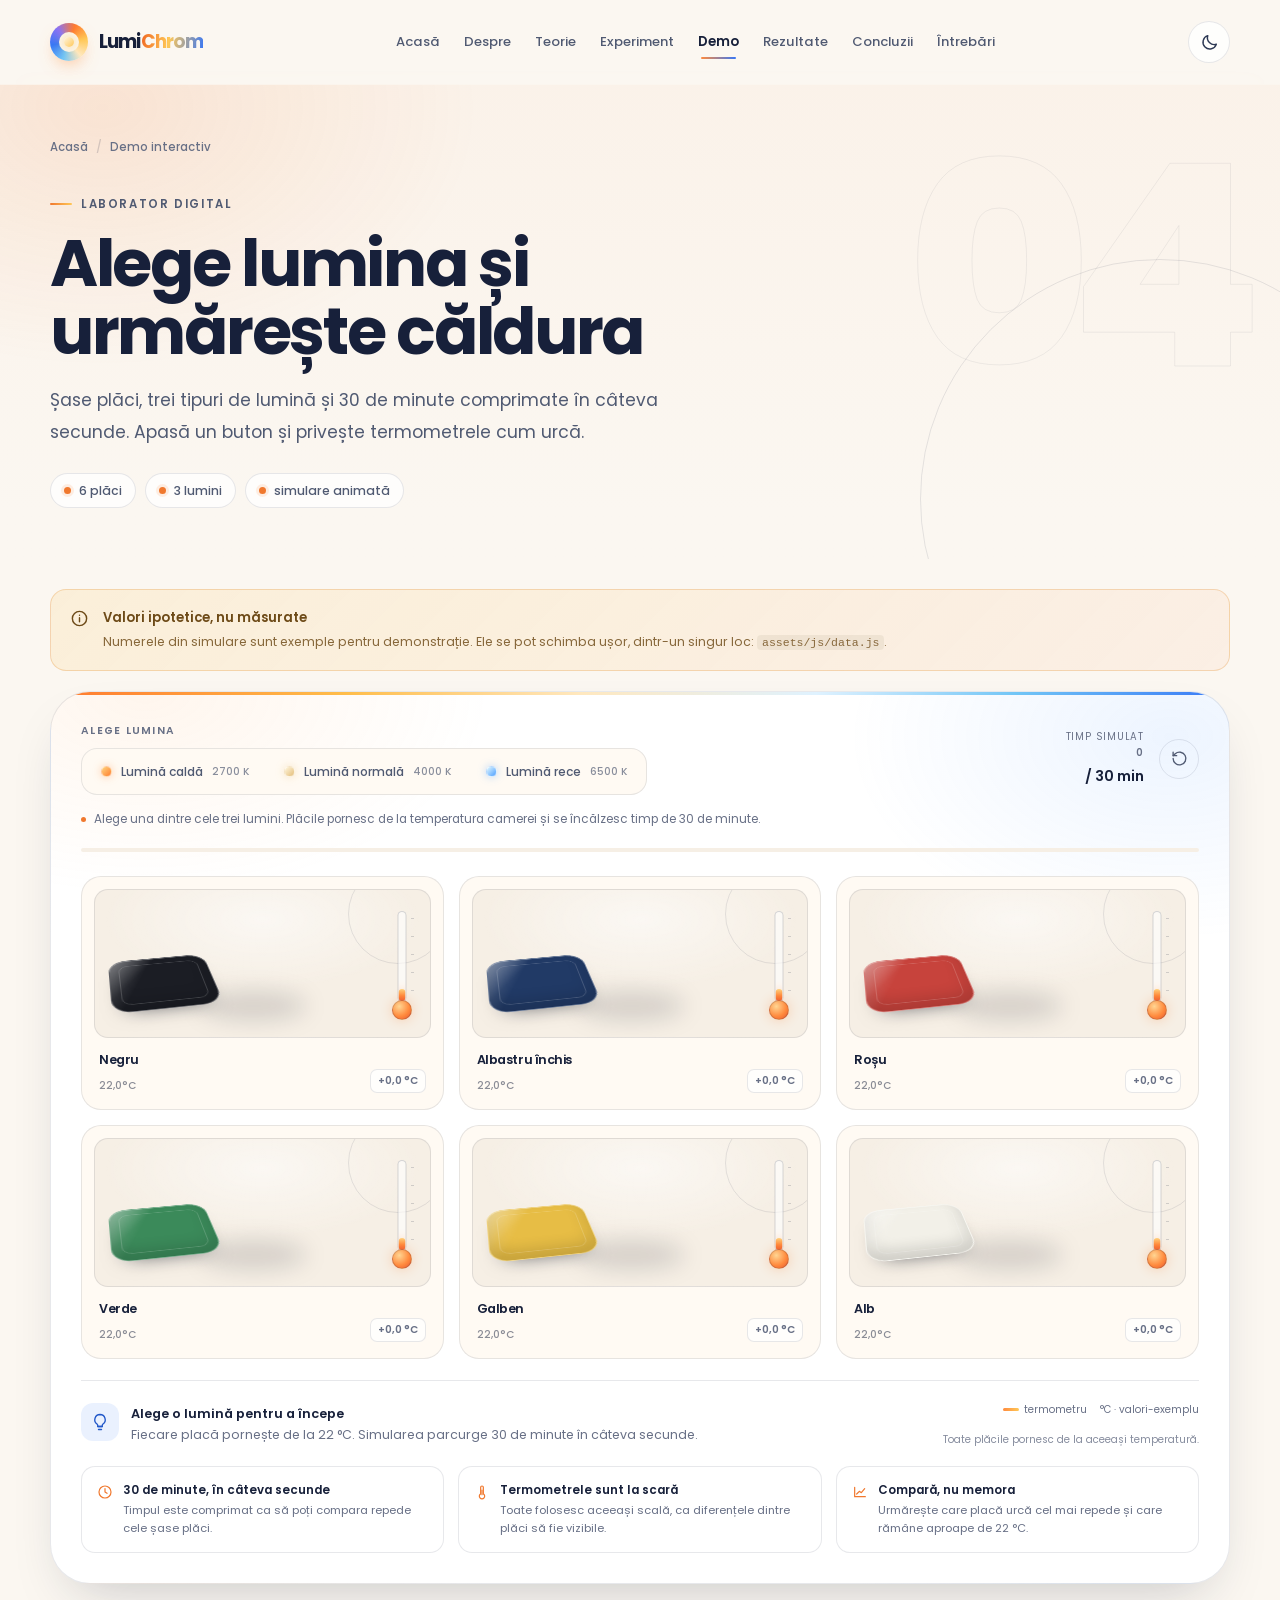
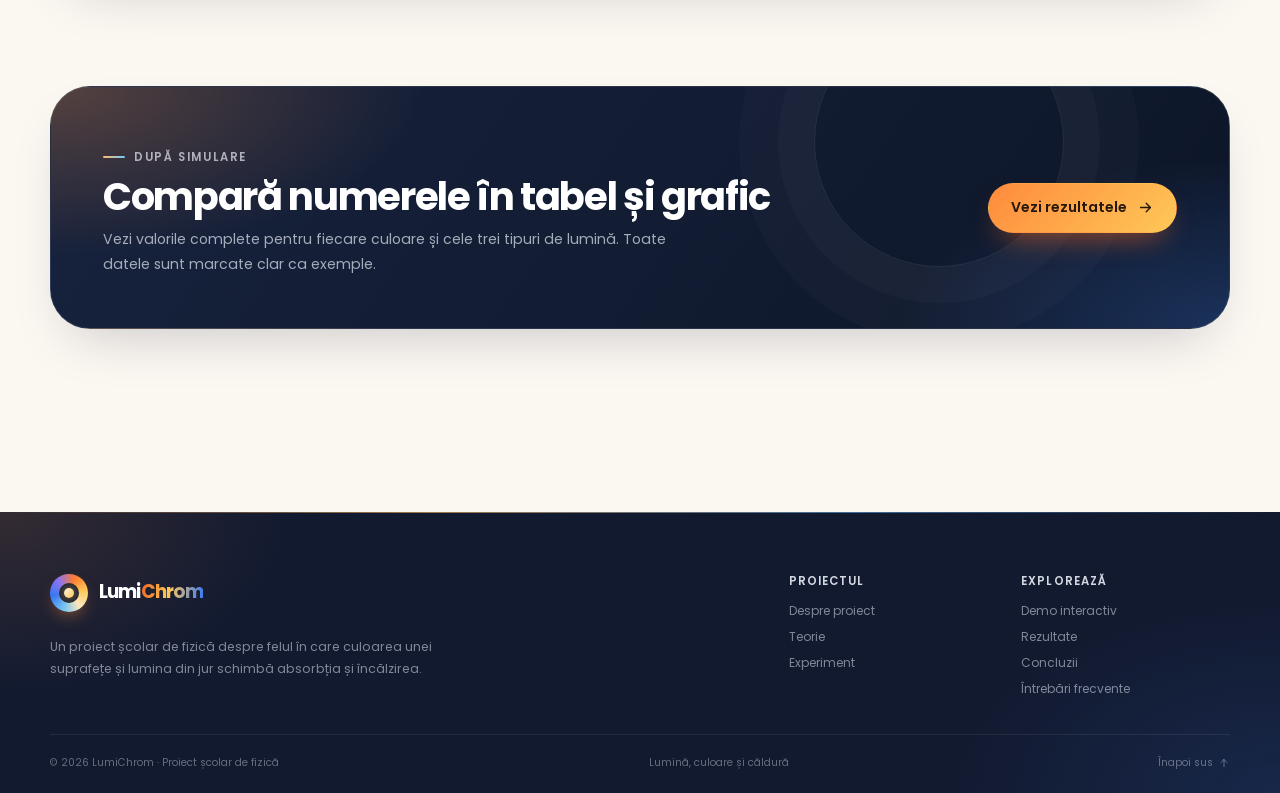
==== demo.html @ 6018ecc3 "Varianta 1 Site LumiChrom" ====
<!DOCTYPE html>
<html lang="ro">
<head>
  <meta charset="UTF-8">
  <meta name="viewport" content="width=device-width, initial-scale=1">
  <title>Demo interactiv · LumiChrom</title>
  <meta name="description" content="Alege lumina caldă, normală sau rece și urmărește cum se încălzesc cele șase plăci colorate.">
  <meta name="theme-color" content="#fbf7f1">
  <link rel="icon" href="assets/img/favicon.svg" type="image/svg+xml">
  <link rel="preconnect" href="https://fonts.googleapis.com">
  <link rel="preconnect" href="https://fonts.gstatic.com" crossorigin>
  <link href="https://fonts.googleapis.com/css2?family=Poppins:wght@400;500;600;700;800&display=swap" rel="stylesheet">
  <link rel="stylesheet" href="assets/css/style.css">
  <script>
    (function () {
      document.documentElement.classList.add("js");
      try {
        var saved = localStorage.getItem("lumichrom-theme");
        document.documentElement.dataset.theme = saved === "dark" ? "dark" : "light";
      } catch (error) {
        document.documentElement.dataset.theme = "light";
      }
    })();
  </script>
</head>
<body class="page-demo">
  <a class="skip-link" href="#main">Sari la conținut</a>
  <div class="scroll-progress" aria-hidden="true"></div>

  <header class="site-header">
    <div class="container nav-shell">
      <a class="brand" href="index.html" aria-label="LumiChrom — pagina principală">
        <span class="brand-mark" aria-hidden="true"></span>
        <span class="brand-text">Lumi<span>Chrom</span></span>
      </a>
      <nav class="main-nav" id="mainNav" aria-label="Meniu principal">
        <a href="index.html">Acasă</a>
        <a href="despre.html">Despre</a>
        <a href="teorie.html">Teorie</a>
        <a href="experiment.html">Experiment</a>
        <a href="demo.html" class="is-active" aria-current="page">Demo</a>
        <a href="rezultate.html">Rezultate</a>
        <a href="concluzii.html">Concluzii</a>
        <a href="intrebari.html">Întrebări</a>
      </nav>
      <div class="nav-actions">
        <button class="icon-button theme-toggle" type="button" aria-label="Comută la modul întunecat" aria-pressed="false">
          <svg class="icon-moon" viewBox="0 0 24 24" fill="none" stroke="currentColor" stroke-width="1.8" stroke-linecap="round" stroke-linejoin="round" aria-hidden="true">
            <path d="M20.6 14.2A8.6 8.6 0 0 1 9.8 3.4 8.6 8.6 0 1 0 20.6 14.2Z"/>
          </svg>
          <svg class="icon-sun" viewBox="0 0 24 24" fill="none" stroke="currentColor" stroke-width="1.8" stroke-linecap="round" stroke-linejoin="round" aria-hidden="true">
            <circle cx="12" cy="12" r="4"/>
            <path d="M12 2v2M12 20v2M4.9 4.9l1.4 1.4M17.7 17.7l1.4 1.4M2 12h2M20 12h2M4.9 19.1l1.4-1.4M17.7 6.3l1.4-1.4"/>
          </svg>
        </button>
        <button class="menu-toggle" type="button" aria-label="Deschide meniul" aria-controls="mainNav" aria-expanded="false">
          <span></span>
        </button>
      </div>
    </div>
  </header>

  <main id="main" class="site-main">
    <section class="page-hero page-hero--compact">
      <span class="chapter-mark" aria-hidden="true">04</span>
      <div class="container">
        <nav class="breadcrumb" aria-label="Firimituri">
          <a href="index.html">Acasă</a>
          <span aria-hidden="true">/</span>
          <span aria-current="page">Demo interactiv</span>
        </nav>
        <div class="page-hero-inner">
          <span class="eyebrow" data-reveal>Laborator digital</span>
          <h1 data-reveal style="--delay: .05s">Alege lumina și urmărește căldura</h1>
          <p class="page-hero-lead" data-reveal style="--delay: .1s">
            Șase plăci, trei tipuri de lumină și 30 de minute comprimate în câteva secunde.
            Apasă un buton și privește termometrele cum urcă.
          </p>
          <div class="page-hero-meta" data-reveal style="--delay: .15s">
            <span class="chip"><span class="chip-dot"></span>6 plăci</span>
            <span class="chip"><span class="chip-dot"></span>3 lumini</span>
            <span class="chip"><span class="chip-dot"></span>simulare animată</span>
          </div>
        </div>
      </div>
    </section>

    <section class="section demo-section" aria-labelledby="demo-title">
      <div class="container">
        <h2 id="demo-title" class="sr-only">Demo interactiv LumiChrom</h2>

        <div class="data-notice" data-data-notice data-reveal style="margin-bottom:20px;">
          <svg viewBox="0 0 24 24" fill="none" stroke="currentColor" stroke-width="1.8" stroke-linecap="round" stroke-linejoin="round" aria-hidden="true">
            <circle cx="12" cy="12" r="9"/>
            <path d="M12 11v5M12 8h.01"/>
          </svg>
          <div>
            <strong>Valori ipotetice, nu măsurate</strong>
            <p>Numerele din simulare sunt exemple pentru demonstrație. Ele se pot schimba ușor, dintr-un singur loc: <code>assets/js/data.js</code>.</p>
          </div>
        </div>

        <div class="demo-panel" data-reveal>
          <div class="demo-toolbar">
            <div>
              <span class="demo-toolbar__label">Alege lumina</span>
              <div class="light-switch" role="group" aria-label="Alege tipul de lumină">
                <button class="light-btn light-btn--calda" type="button" data-light="calda" aria-pressed="false">
                  <span class="light-dot" aria-hidden="true"></span>
                  Lumină caldă
                  <strong>2700 K</strong>
                </button>
                <button class="light-btn light-btn--normala" type="button" data-light="normala" aria-pressed="false">
                  <span class="light-dot" aria-hidden="true"></span>
                  Lumină normală
                  <strong>4000 K</strong>
                </button>
                <button class="light-btn light-btn--rece" type="button" data-light="rece" aria-pressed="false">
                  <span class="light-dot" aria-hidden="true"></span>
                  Lumină rece
                  <strong>6500 K</strong>
                </button>
              </div>
            </div>

            <div class="demo-toolbar__meta">
              <div class="demo-clock">
                <span>Timp simulat</span>
                <strong><span data-demo-minutes>0</span> / 30 min</strong>
              </div>
              <button class="demo-replay" type="button" data-demo-replay aria-label="Reia simularea" title="Reia simularea">
                <svg viewBox="0 0 24 24" fill="none" stroke="currentColor" stroke-width="1.9" stroke-linecap="round" stroke-linejoin="round" aria-hidden="true">
                  <path d="M3 12a9 9 0 1 0 3-6.7L3 8"/>
                  <path d="M3 3v5h5"/>
                </svg>
              </button>
            </div>
          </div>

          <p class="light-description" data-light-description>
            Alege una dintre cele trei lumini. Plăcile pornesc de la temperatura camerei și se încălzesc timp de 30 de minute.
          </p>

          <div class="demo-progress" data-demo-track role="progressbar" aria-label="Progresul simulării" aria-valuemin="0" aria-valuemax="100" aria-valuenow="0">
            <div class="demo-progress__fill" data-demo-progress></div>
          </div>

          <!-- Plăcile sunt generate din assets/js/data.js -->
          <div class="plates-grid" data-plates-grid>
            <noscript>
              <p class="data-notice" style="grid-column:1/-1;">Activează JavaScript pentru a vedea simularea interactivă.</p>
            </noscript>
          </div>

          <div class="demo-bottom">
            <div class="demo-summary" data-demo-summary aria-live="polite">
              <div class="icon-badge" aria-hidden="true">
                <svg viewBox="0 0 24 24" fill="none" stroke="currentColor" stroke-width="1.8" stroke-linecap="round" stroke-linejoin="round">
                  <path d="M9 18h6M10 22h4"/>
                  <path d="M12 2a7 7 0 0 0-4 12.7c.6.5 1 1.3 1 2.1V18h6v-1.2c0-.8.4-1.6 1-2.1A7 7 0 0 0 12 2Z"/>
                </svg>
              </div>
              <div>
                <strong class="demo-summary-title">Alege o lumină pentru a începe</strong>
                Fiecare placă pornește de la 22 °C. Simularea parcurge 30 de minute în câteva secunde.
              </div>
            </div>

            <div class="demo-legend">
              <span><i class="legend-line" aria-hidden="true"></i> termometru</span>
              <span>°C · valori-exemplu</span>
              <span class="legend-note">Toate plăcile pornesc de la aceeași temperatură.</span>
            </div>
          </div>

          <p class="sr-only" data-demo-live aria-live="polite"></p>

          <div class="demo-explainer">
            <div class="demo-explainer__item">
              <svg viewBox="0 0 24 24" fill="none" stroke="currentColor" stroke-width="1.8" stroke-linecap="round" stroke-linejoin="round" aria-hidden="true">
                <circle cx="12" cy="12" r="9"/>
                <path d="M12 7v5l3 2"/>
              </svg>
              <p><strong>30 de minute, în câteva secunde</strong>Timpul este comprimat ca să poți compara repede cele șase plăci.</p>
            </div>
            <div class="demo-explainer__item">
              <svg viewBox="0 0 24 24" fill="none" stroke="currentColor" stroke-width="1.8" stroke-linecap="round" stroke-linejoin="round" aria-hidden="true">
                <path d="M14 14.8V5a2 2 0 0 0-4 0v9.8a4 4 0 1 0 4 0Z"/>
                <path d="M12 9v7"/>
              </svg>
              <p><strong>Termometrele sunt la scară</strong>Toate folosesc aceeași scală, ca diferențele dintre plăci să fie vizibile.</p>
            </div>
            <div class="demo-explainer__item">
              <svg viewBox="0 0 24 24" fill="none" stroke="currentColor" stroke-width="1.8" stroke-linecap="round" stroke-linejoin="round" aria-hidden="true">
                <path d="M4 19V5M4 19h16"/>
                <path d="m7 15 4-4 3 2 5-6"/>
              </svg>
              <p><strong>Compară, nu memora</strong>Urmărește care placă urcă cel mai repede și care rămâne aproape de 22 °C.</p>
            </div>
          </div>
        </div>
      </div>
    </section>

    <section class="section section--flush-top">
      <div class="container">
        <div class="cta-panel" data-reveal>
          <div>
            <span class="eyebrow">După simulare</span>
            <h2>Compară numerele în tabel și grafic</h2>
            <p>Vezi valorile complete pentru fiecare culoare și cele trei tipuri de lumină. Toate datele sunt marcate clar ca exemple.</p>
          </div>
          <a class="btn btn--primary" href="rezultate.html">
            Vezi rezultatele
            <svg viewBox="0 0 24 24" fill="none" stroke="currentColor" stroke-width="1.9" stroke-linecap="round" stroke-linejoin="round" aria-hidden="true">
              <path d="M5 12h14M13 6l6 6-6 6"/>
            </svg>
          </a>
        </div>
      </div>
    </section>
  </main>

  <footer class="site-footer">
    <div class="container">
      <div class="footer-top">
        <div class="footer-brand">
          <a class="brand" href="index.html" aria-label="LumiChrom — pagina principală">
            <span class="brand-mark" aria-hidden="true"></span>
            <span class="brand-text">Lumi<span>Chrom</span></span>
          </a>
          <p>Un proiect școlar de fizică despre felul în care culoarea unei suprafețe și lumina din jur schimbă absorbția și încălzirea.</p>
        </div>
        <div class="footer-links">
          <div class="footer-col">
            <h3>Proiectul</h3>
            <nav aria-label="Linkuri despre proiect">
              <a href="despre.html">Despre proiect</a>
              <a href="teorie.html">Teorie</a>
              <a href="experiment.html">Experiment</a>
            </nav>
          </div>
          <div class="footer-col">
            <h3>Explorează</h3>
            <nav aria-label="Linkuri către rezultate și întrebări">
              <a href="demo.html">Demo interactiv</a>
              <a href="rezultate.html">Rezultate</a>
              <a href="concluzii.html">Concluzii</a>
              <a href="intrebari.html">Întrebări frecvente</a>
            </nav>
          </div>
        </div>
      </div>
      <div class="footer-bottom">
        <span>© <span data-year>2026</span> LumiChrom · Proiect școlar de fizică</span>
        <span>Lumină, culoare și căldură</span>
        <a href="#main">
          Înapoi sus
          <svg viewBox="0 0 24 24" fill="none" stroke="currentColor" stroke-width="1.9" stroke-linecap="round" stroke-linejoin="round" aria-hidden="true">
            <path d="M12 19V5M6 11l6-6 6 6"/>
          </svg>
        </a>
      </div>
    </div>
  </footer>

  <script src="assets/js/main.js" defer></script>
  <script src="assets/js/data.js" defer></script>
  <script src="assets/js/demo.js" defer></script>
</body>
</html>
---- assets/css/style.css ----
/* ============================================================
   LumiChrom — stiluri comune
   Organizare:
   01. Variabile și resetare
   02. Tipografie și utilitare
   03. Header, meniu și progres
   04. Butoane
   05. Hero (Acasă)
   06. Componente comune
   07. Pagina Acasă
   08. Pagina Despre
   09. Pagina Teorie
   10. Pagina Experiment
   11. Pagina Demo
   12. Pagina Rezultate
   13. Pagina Concluzii
   14. Pagina Întrebări
   15. Footer
   16. Responsive
   17. Mișcare redusă
   ============================================================ */

/* 01. Variabile și resetare
   ------------------------------------------------------------ */
:root {
  color-scheme: light;

  --bg: #fbf7f1;
  --bg-soft: #f5ede2;
  --surface: rgba(255, 255, 255, 0.74);
  --surface-solid: #ffffff;
  --surface-2: #fffaf3;
  --surface-3: #f6efe5;

  --ink: #17203a;
  --ink-2: #2d3954;
  --muted: #687086;
  --muted-strong: #505a72;
  --line: rgba(23, 32, 58, 0.1);
  --line-strong: rgba(23, 32, 58, 0.17);

  --orange: #ff8a3d;
  --orange-deep: #ef6420;
  --amber: #ffc857;
  --cream: #ffe7bc;
  --sky: #7cc9f7;
  --blue: #3777f6;
  --blue-deep: #2258c9;
  --navy: #121a30;
  --green: #35a878;
  --red: #e45c55;
  --purple: #8b72f4;

  --gradient-warm: linear-gradient(135deg, #ff8a3d 0%, #ffc857 100%);
  --gradient-cool: linear-gradient(135deg, #76c9f8 0%, #3777f6 100%);
  --gradient-spectrum: linear-gradient(90deg, #ff7a2f 0%, #ffbd4a 25%, #ffe8bf 45%, #dff2ff 65%, #71c5f6 82%, #3777f6 100%);

  --font-sans: "Poppins", "Segoe UI", system-ui, -apple-system, BlinkMacSystemFont, sans-serif;
  --shadow-xs: 0 2px 8px rgba(25, 34, 57, 0.04);
  --shadow-sm: 0 10px 30px -14px rgba(25, 34, 57, 0.2);
  --shadow-md: 0 24px 55px -24px rgba(25, 34, 57, 0.26);
  --shadow-lg: 0 38px 80px -30px rgba(21, 31, 56, 0.32);

  --radius-sm: 14px;
  --radius-md: 22px;
  --radius-lg: 30px;
  --radius-xl: 40px;

  --nav-h: 84px;
  --container: 1180px;
  --ease: cubic-bezier(0.16, 1, 0.3, 1);
  --ease-soft: cubic-bezier(0.25, 0.46, 0.45, 0.94);

  --page-accent: var(--orange);
  --page-accent-soft: rgba(255, 138, 61, 0.14);
}

[data-theme="dark"] {
  color-scheme: dark;
  --bg: #0a101e;
  --bg-soft: #0d1526;
  --surface: rgba(18, 27, 47, 0.76);
  --surface-solid: #121b2f;
  --surface-2: #0f182a;
  --surface-3: #182338;

  --ink: #f5f7fc;
  --ink-2: #dbe3f1;
  --muted: #9ca9bf;
  --muted-strong: #b5c0d3;
  --line: rgba(255, 255, 255, 0.09);
  --line-strong: rgba(255, 255, 255, 0.16);

  --shadow-xs: 0 2px 8px rgba(0, 0, 0, 0.16);
  --shadow-sm: 0 12px 30px -14px rgba(0, 0, 0, 0.5);
  --shadow-md: 0 26px 55px -24px rgba(0, 0, 0, 0.62);
  --shadow-lg: 0 38px 90px -28px rgba(0, 0, 0, 0.72);

  --page-accent-soft: rgba(255, 255, 255, 0.06);
}

/* Accentul fiecărei pagini */
.page-despre {
  --page-accent: #f0782e;
  --page-accent-soft: rgba(240, 120, 46, 0.12);
}

.page-teorie {
  --page-accent: #3777f6;
  --page-accent-soft: rgba(55, 119, 246, 0.1);
}

.page-experiment {
  --page-accent: #27966b;
  --page-accent-soft: rgba(39, 150, 107, 0.1);
}

.page-demo {
  --page-accent: #f0782e;
  --page-accent-soft: rgba(240, 120, 46, 0.12);
}

.page-rezultate {
  --page-accent: #3777f6;
  --page-accent-soft: rgba(55, 119, 246, 0.1);
}

.page-concluzii {
  --page-accent: #7a5fe0;
  --page-accent-soft: rgba(122, 95, 224, 0.1);
}

.page-intrebari {
  --page-accent: #f0782e;
  --page-accent-soft: rgba(240, 120, 46, 0.12);
}

*,
*::before,
*::after {
  box-sizing: border-box;
}

html {
  scroll-behavior: smooth;
  scroll-padding-top: calc(var(--nav-h) + 24px);
  -webkit-text-size-adjust: 100%;
}

body {
  margin: 0;
  min-height: 100vh;
  overflow-x: hidden;
  background: var(--bg);
  color: var(--ink);
  font-family: var(--font-sans);
  font-size: 16px;
  line-height: 1.7;
  font-weight: 400;
  text-rendering: optimizeLegibility;
  -webkit-font-smoothing: antialiased;
}

body.menu-open {
  overflow: hidden;
}

.nav-scrim {
  position: fixed;
  inset: 0;
  z-index: 985;
  display: none;
  background: rgba(10, 16, 30, 0.28);
  -webkit-backdrop-filter: blur(3px);
  backdrop-filter: blur(3px);
  opacity: 0;
  transition: opacity 0.25s ease;
}

body.menu-open .nav-scrim {
  display: block;
  opacity: 1;
}

body.page-leaving {
  opacity: 0;
  transform: translateY(6px);
  transition: opacity 0.24s ease, transform 0.24s ease;
  animation: none;
}

.js body {
  animation: pageIn 0.55s var(--ease-soft) both;
}

.js body.page-leaving {
  animation: none;
  opacity: 0;
}

@keyframes pageIn {
  from { opacity: 0; transform: translateY(8px); }
  to { opacity: 1; transform: translateY(0); }
}

::selection {
  background: rgba(255, 138, 61, 0.26);
  color: var(--ink);
}

:focus-visible {
  outline: 3px solid rgba(55, 119, 246, 0.72);
  outline-offset: 3px;
  border-radius: 6px;
}

img,
svg {
  display: block;
  max-width: 100%;
}

button,
input,
select,
textarea {
  font: inherit;
  color: inherit;
}

button {
  border: 0;
  background: none;
  cursor: pointer;
}

a {
  color: inherit;
  text-decoration: none;
}

p,
h1,
h2,
h3,
h4,
ul,
ol,
blockquote {
  margin-top: 0;
}

ul,
ol {
  padding-left: 1.15rem;
}

hr {
  border: 0;
  border-top: 1px solid var(--line);
}

/* 02. Tipografie și utilitare
   ------------------------------------------------------------ */
.container {
  width: min(var(--container), calc(100% - 48px));
  margin-inline: auto;
}

.site-main {
  padding-top: var(--nav-h);
}

.section {
  position: relative;
  padding: clamp(68px, 8vw, 108px) 0;
}

.section--tight {
  padding: clamp(48px, 6vw, 76px) 0;
}

.section--soft {
  background: var(--bg-soft);
}

.section--flush-top {
  padding-top: 0;
}

h1,
h2,
h3,
h4 {
  color: var(--ink);
  font-weight: 700;
  line-height: 1.12;
  letter-spacing: -0.035em;
}

h1 {
  font-size: clamp(2.65rem, 5.3vw, 4.4rem);
  margin-bottom: 0.55em;
}

h2 {
  font-size: clamp(2rem, 3.6vw, 3.15rem);
  margin-bottom: 0.5em;
}

h3 {
  font-size: clamp(1.12rem, 1.55vw, 1.4rem);
  line-height: 1.3;
  margin-bottom: 0.55em;
}

h4 {
  font-size: 1rem;
  line-height: 1.4;
  letter-spacing: -0.01em;
}

p {
  margin-bottom: 1rem;
}

strong {
  font-weight: 600;
}

.lead {
  max-width: 670px;
  color: var(--muted-strong);
  font-size: clamp(1.02rem, 1.4vw, 1.18rem);
  line-height: 1.8;
}

.eyebrow,
.section-kicker {
  display: inline-flex;
  align-items: center;
  gap: 9px;
  margin-bottom: 18px;
  color: var(--muted-strong);
  font-size: 0.72rem;
  font-weight: 600;
  letter-spacing: 0.14em;
  line-height: 1.4;
  text-transform: uppercase;
}

.eyebrow::before,
.section-kicker::before {
  width: 22px;
  height: 2px;
  border-radius: 99px;
  background: linear-gradient(90deg, var(--page-accent), var(--amber));
  content: "";
}

.section-kicker {
  margin-bottom: 14px;
  color: var(--page-accent);
}

.section-head {
  max-width: 760px;
  margin-bottom: clamp(34px, 4.5vw, 52px);
}

.section-head--center {
  margin-inline: auto;
  text-align: center;
}

.section-head--center .section-kicker {
  justify-content: center;
}

.section-head--center .section-kicker::after {
  width: 22px;
  height: 2px;
  border-radius: 99px;
  background: linear-gradient(90deg, var(--amber), var(--page-accent));
  content: "";
}

.section-head--center .lead {
  margin-inline: auto;
}

.section-head h2 {
  margin-bottom: 16px;
}

.section-head p:last-child {
  margin-bottom: 0;
}

.text-gradient {
  background: var(--gradient-warm);
  -webkit-background-clip: text;
  background-clip: text;
  color: transparent;
}

.spectrum-text {
  background: linear-gradient(100deg, var(--orange-deep) 0%, var(--amber) 30%, var(--sky) 68%, var(--blue-deep) 100%);
  -webkit-background-clip: text;
  background-clip: text;
  color: transparent;
}

.sr-only {
  position: absolute !important;
  width: 1px;
  height: 1px;
  padding: 0;
  margin: -1px;
  overflow: hidden;
  clip: rect(0, 0, 0, 0);
  white-space: nowrap;
  border: 0;
}

.skip-link {
  position: fixed;
  top: 12px;
  left: 12px;
  z-index: 3000;
  padding: 12px 18px;
  border-radius: 10px;
  background: var(--navy);
  color: #fff;
  font-size: 0.85rem;
  font-weight: 600;
  transform: translateY(-160%);
  transition: transform 0.2s ease;
}

.skip-link:focus {
  transform: translateY(0);
}

.surface-card {
  background: var(--surface-solid);
  border: 1px solid var(--line);
  border-radius: var(--radius-lg);
  box-shadow: var(--shadow-sm);
}

.icon-badge {
  display: grid;
  place-items: center;
  width: 52px;
  height: 52px;
  flex: 0 0 auto;
  border-radius: 17px;
  background: var(--page-accent-soft);
  color: var(--page-accent);
}

.icon-badge svg {
  width: 24px;
  height: 24px;
}

.icon-badge--warm {
  background: rgba(255, 138, 61, 0.14);
  color: var(--orange-deep);
}

.icon-badge--blue {
  background: rgba(55, 119, 246, 0.12);
  color: var(--blue-deep);
}

[data-theme="dark"] .icon-badge--blue {
  color: #8fc4ff;
}

.icon-badge--green {
  background: rgba(53, 168, 120, 0.13);
  color: #27865f;
}

[data-theme="dark"] .icon-badge--green {
  color: #6bd6a9;
}

.chip-row {
  display: flex;
  flex-wrap: wrap;
  gap: 10px;
}

.chip {
  display: inline-flex;
  align-items: center;
  gap: 8px;
  padding: 8px 13px;
  border: 1px solid var(--line);
  border-radius: 999px;
  background: var(--surface);
  color: var(--muted-strong);
  font-size: 0.77rem;
  font-weight: 500;
  line-height: 1.4;
}

.chip strong {
  color: var(--ink);
}

.chip-dot {
  width: 7px;
  height: 7px;
  flex: 0 0 auto;
  border-radius: 50%;
  background: var(--page-accent);
  box-shadow: 0 0 0 3px var(--page-accent-soft);
}

.chip--warm { background: rgba(255, 138, 61, 0.1); border-color: rgba(255, 138, 61, 0.22); }
.chip--normal { background: rgba(255, 200, 87, 0.12); border-color: rgba(200, 150, 44, 0.2); }
.chip--cool { background: rgba(55, 119, 246, 0.09); border-color: rgba(55, 119, 246, 0.2); }

/* Animații de apariție la derulare */
.js [data-reveal] {
  opacity: 0;
  transform: translateY(26px);
  transition:
    opacity 0.8s var(--ease-soft),
    transform 0.8s var(--ease);
  transition-delay: var(--delay, 0s);
}

.js [data-reveal].is-revealed {
  opacity: 1;
  transform: translateY(0);
}

[hidden] {
  display: none !important;
}

[data-parallax] {
  will-change: transform;
}

/* 03. Header, meniu și progres
   ------------------------------------------------------------ */
.scroll-progress {
  position: fixed;
  inset: 0 auto auto 0;
  z-index: 2100;
  width: 0;
  height: 3px;
  border-radius: 0 99px 99px 0;
  background: var(--gradient-spectrum);
  box-shadow: 0 0 18px rgba(255, 138, 61, 0.55);
  pointer-events: none;
}

.site-header {
  position: fixed;
  inset: 0 0 auto;
  z-index: 1000;
  border-bottom: 1px solid transparent;
  background: color-mix(in srgb, var(--bg) 76%, transparent);
  -webkit-backdrop-filter: blur(18px) saturate(140%);
  backdrop-filter: blur(18px) saturate(140%);
  transition: background 0.3s ease, border-color 0.3s ease, box-shadow 0.3s ease;
}

.site-header.is-scrolled {
  border-bottom-color: var(--line);
  background: color-mix(in srgb, var(--bg) 90%, transparent);
  box-shadow: 0 12px 36px -28px rgba(20, 29, 52, 0.45);
}

.nav-shell {
  display: flex;
  align-items: center;
  justify-content: space-between;
  min-height: var(--nav-h);
  gap: 18px;
}

.brand {
  display: inline-flex;
  align-items: center;
  gap: 11px;
  flex: 0 0 auto;
  border-radius: 12px;
  line-height: 1;
}

.brand-mark {
  position: relative;
  width: 38px;
  height: 38px;
  flex: 0 0 auto;
  overflow: hidden;
  border-radius: 50%;
  background: conic-gradient(from 20deg, #ff7a2f, #ffc857, #ffe8bf, #71c5f6, #3777f6, #8b72f4, #ff7a2f);
  box-shadow: 0 8px 18px -8px rgba(255, 138, 61, 0.75);
}

.brand-mark::before {
  position: absolute;
  inset: 9px;
  border-radius: 50%;
  background: var(--bg);
  content: "";
}

.brand-mark::after {
  position: absolute;
  top: 14px;
  left: 14px;
  width: 10px;
  height: 10px;
  border-radius: 50%;
  background: linear-gradient(135deg, #fff5df, #ffc857);
  box-shadow: 0 0 12px rgba(255, 200, 87, 0.9);
  content: "";
}

.brand-text {
  color: var(--ink);
  font-size: 1.17rem;
  font-weight: 700;
  letter-spacing: -0.045em;
}

.brand-text span {
  background: linear-gradient(100deg, var(--orange-deep), var(--amber) 45%, var(--blue));
  -webkit-background-clip: text;
  background-clip: text;
  color: transparent;
}

.main-nav {
  display: flex;
  align-items: center;
  gap: 2px;
}

.main-nav a {
  position: relative;
  padding: 9px 11px;
  border-radius: 9px;
  color: var(--muted-strong);
  font-size: 0.82rem;
  font-weight: 500;
  line-height: 1.4;
  white-space: nowrap;
  transition: color 0.2s ease, background 0.2s ease;
}

.main-nav a::after {
  position: absolute;
  right: 50%;
  bottom: 1px;
  left: 50%;
  height: 2px;
  border-radius: 99px;
  background: linear-gradient(90deg, var(--orange), var(--blue));
  content: "";
  transition: right 0.25s var(--ease), left 0.25s var(--ease);
}

.main-nav a:hover {
  color: var(--ink);
  background: var(--page-accent-soft);
}

.main-nav a.is-active {
  color: var(--ink);
  font-weight: 600;
}

.main-nav a.is-active::after {
  right: 14px;
  left: 14px;
}

.nav-actions {
  display: flex;
  align-items: center;
  gap: 8px;
  flex: 0 0 auto;
}

.icon-button {
  display: grid;
  place-items: center;
  width: 42px;
  height: 42px;
  border: 1px solid var(--line);
  border-radius: 50%;
  background: var(--surface);
  color: var(--ink-2);
  transition:
    transform 0.25s var(--ease),
    background 0.25s ease,
    color 0.25s ease,
    border-color 0.25s ease;
}

.icon-button:hover {
  transform: translateY(-2px);
  border-color: var(--line-strong);
  background: var(--surface-solid);
  color: var(--orange-deep);
}

.icon-button svg {
  width: 19px;
  height: 19px;
}

.theme-toggle .icon-sun { display: none; }
.theme-toggle .icon-moon { display: block; }
[data-theme="dark"] .theme-toggle .icon-sun { display: block; }
[data-theme="dark"] .theme-toggle .icon-moon { display: none; }

.menu-toggle {
  display: none;
  width: 42px;
  height: 42px;
  place-items: center;
  border: 1px solid var(--line);
  border-radius: 50%;
  background: var(--surface);
}

.menu-toggle span {
  position: relative;
  display: block;
  width: 17px;
  height: 1.8px;
  border-radius: 99px;
  background: var(--ink);
  transition: transform 0.25s ease, background 0.25s ease;
}

.menu-toggle span::before,
.menu-toggle span::after {
  position: absolute;
  left: 0;
  width: 17px;
  height: 1.8px;
  border-radius: 99px;
  background: var(--ink);
  content: "";
  transition: transform 0.25s ease, top 0.25s ease;
}

.menu-toggle span::before { top: -6px; }
.menu-toggle span::after { top: 6px; }

body.menu-open .menu-toggle span { background: transparent; }
body.menu-open .menu-toggle span::before { top: 0; transform: rotate(45deg); }
body.menu-open .menu-toggle span::after { top: 0; transform: rotate(-45deg); }

/* 04. Butoane
   ------------------------------------------------------------ */
.btn {
  display: inline-flex;
  align-items: center;
  justify-content: center;
  gap: 10px;
  min-height: 50px;
  padding: 13px 22px;
  border: 1px solid transparent;
  border-radius: 999px;
  font-size: 0.88rem;
  font-weight: 600;
  line-height: 1.3;
  text-align: center;
  cursor: pointer;
  transition:
    transform 0.25s var(--ease),
    box-shadow 0.25s ease,
    background 0.25s ease,
    border-color 0.25s ease;
}

.btn svg {
  width: 17px;
  height: 17px;
  flex: 0 0 auto;
  transition: transform 0.25s var(--ease);
}

.btn:hover {
  transform: translateY(-2px);
}

.btn:hover svg {
  transform: translateX(3px);
}

.btn--primary {
  background: linear-gradient(135deg, var(--orange) 0%, var(--amber) 100%);
  color: #25170a;
  box-shadow: 0 14px 30px -14px rgba(239, 100, 32, 0.8);
}

.btn--primary:hover {
  box-shadow: 0 20px 36px -15px rgba(239, 100, 32, 0.9);
}

.btn--dark {
  background: var(--navy);
  color: #fff;
  box-shadow: var(--shadow-sm);
}

.btn--dark:hover {
  background: #1a2744;
  box-shadow: var(--shadow-md);
}

[data-theme="dark"] .btn--dark {
  background: #f4f6fb;
  color: #121a30;
}

.btn--ghost {
  border-color: var(--line-strong);
  background: var(--surface);
  color: var(--ink);
}

.btn--ghost:hover {
  border-color: var(--page-accent);
  background: var(--surface-solid);
}

.btn--small {
  min-height: 42px;
  padding: 10px 17px;
  font-size: 0.8rem;
}

.btn--light {
  border-color: rgba(255, 255, 255, 0.22);
  background: rgba(255, 255, 255, 0.1);
  color: #fff;
  -webkit-backdrop-filter: blur(10px);
  backdrop-filter: blur(10px);
}

.btn--light:hover {
  background: rgba(255, 255, 255, 0.17);
}

.text-link {
  display: inline-flex;
  align-items: center;
  gap: 8px;
  color: var(--ink);
  font-size: 0.84rem;
  font-weight: 600;
  line-height: 1.4;
}

.text-link svg {
  width: 16px;
  height: 16px;
  transition: transform 0.25s var(--ease);
}

.text-link:hover svg {
  transform: translateX(4px);
}

.arrow-circle {
  display: grid;
  place-items: center;
  width: 42px;
  height: 42px;
  border: 1px solid var(--line);
  border-radius: 50%;
  color: var(--ink);
  transition:
    background 0.25s ease,
    color 0.25s ease,
    transform 0.3s var(--ease),
    border-color 0.25s ease;
}

.arrow-circle svg {
  width: 16px;
  height: 16px;
}

/* 05. Hero (Acasă)
   ------------------------------------------------------------ */
.hero {
  position: relative;
  overflow: hidden;
  padding: clamp(52px, 7vw, 92px) 0 clamp(62px, 8vw, 105px);
  isolation: isolate;
}

.hero-bg {
  position: absolute;
  inset: 0;
  z-index: -1;
  overflow: hidden;
  background:
    radial-gradient(ellipse 52% 65% at 6% 8%, rgba(255, 185, 82, 0.31), transparent 68%),
    radial-gradient(ellipse 42% 54% at 89% 28%, rgba(93, 177, 255, 0.21), transparent 70%),
    radial-gradient(ellipse 48% 50% at 62% 102%, rgba(255, 225, 181, 0.44), transparent 72%),
    linear-gradient(180deg, #fffbf5 0%, var(--bg) 70%);
}

[data-theme="dark"] .hero-bg {
  background:
    radial-gradient(ellipse 46% 60% at 3% 2%, rgba(255, 138, 61, 0.2), transparent 68%),
    radial-gradient(ellipse 46% 56% at 92% 20%, rgba(55, 119, 246, 0.2), transparent 72%),
    radial-gradient(ellipse 55% 55% at 60% 110%, rgba(255, 200, 87, 0.08), transparent 70%),
    linear-gradient(180deg, #0d1526 0%, var(--bg) 70%);
}

.hero-grid {
  position: absolute;
  inset: 0;
  opacity: 0.38;
  background-image:
    linear-gradient(var(--line) 1px, transparent 1px),
    linear-gradient(90deg, var(--line) 1px, transparent 1px);
  background-size: 76px 76px;
  -webkit-mask-image: radial-gradient(ellipse 62% 72% at 42% 42%, #000 10%, transparent 75%);
  mask-image: radial-gradient(ellipse 62% 72% at 42% 42%, #000 10%, transparent 75%);
}

.orb {
  position: absolute;
  border-radius: 50%;
  filter: blur(2px);
  opacity: 0.8;
  pointer-events: none;
}

.orb--warm {
  top: 10%;
  left: -80px;
  width: 290px;
  height: 290px;
  background: radial-gradient(circle at 40% 40%, rgba(255, 195, 99, 0.55), rgba(255, 138, 61, 0.02) 70%);
  animation: orbFloat 12s ease-in-out infinite;
}

.orb--cool {
  top: 20%;
  right: -70px;
  width: 340px;
  height: 340px;
  background: radial-gradient(circle at 50% 50%, rgba(111, 195, 255, 0.38), rgba(55, 119, 246, 0.01) 70%);
  animation: orbFloat 15s ease-in-out infinite reverse;
}

.orb--small {
  right: 27%;
  bottom: 2%;
  width: 130px;
  height: 130px;
  background: radial-gradient(circle at 40% 40%, rgba(255, 215, 153, 0.55), transparent 70%);
  animation: orbFloat 10s ease-in-out infinite 1s;
}

@keyframes orbFloat {
  0%, 100% { translate: 0 0; }
  50% { translate: 0 -22px; }
}

.hero-layout {
  display: grid;
  grid-template-columns: minmax(0, 1.02fr) minmax(0, 0.98fr);
  align-items: center;
  gap: clamp(42px, 5vw, 76px);
}

.hero-copy {
  position: relative;
  z-index: 2;
}

.hero-title {
  margin: 0 0 23px;
  color: var(--ink);
  font-size: clamp(3.8rem, 7vw, 6.35rem);
  font-weight: 800;
  line-height: 0.86;
  letter-spacing: -0.08em;
}

.hero-title span {
  background: linear-gradient(105deg, var(--orange-deep) 0%, var(--amber) 37%, var(--sky) 74%, var(--blue) 100%);
  -webkit-background-clip: text;
  background-clip: text;
  color: transparent;
}

.hero-subtitle {
  max-width: 590px;
  margin-bottom: 20px;
  color: var(--ink);
  font-size: clamp(1.27rem, 2.2vw, 1.7rem);
  font-weight: 500;
  line-height: 1.4;
  letter-spacing: -0.03em;
}

.hero-lead {
  max-width: 520px;
  margin-bottom: 0;
  color: var(--muted-strong);
  font-size: 0.98rem;
  line-height: 1.85;
}

.hero-actions {
  display: flex;
  flex-wrap: wrap;
  align-items: center;
  gap: 12px;
  margin-top: 32px;
}

.hero-facts {
  display: flex;
  flex-wrap: wrap;
  gap: clamp(22px, 4vw, 42px);
  margin-top: 40px;
  padding-top: 24px;
  border-top: 1px solid var(--line);
}

.hero-fact {
  min-width: 82px;
}

.hero-fact strong {
  display: block;
  color: var(--ink);
  font-size: 1.45rem;
  font-weight: 700;
  line-height: 1.2;
  letter-spacing: -0.04em;
}

.hero-fact span {
  color: var(--muted);
  font-size: 0.71rem;
  letter-spacing: 0.02em;
}

.hero-visual {
  position: relative;
  display: flex;
  align-items: center;
  justify-content: center;
  min-height: 510px;
  perspective: 1000px;
}

.hero-visual-glow {
  position: absolute;
  top: 8%;
  left: 12%;
  width: 74%;
  height: 74%;
  border-radius: 50%;
  background: radial-gradient(circle, rgba(255, 156, 75, 0.28), rgba(85, 162, 255, 0.09) 55%, transparent 72%);
  filter: blur(26px);
}

.lab-card {
  position: relative;
  z-index: 2;
  width: min(100%, 470px);
  overflow: hidden;
  padding: 22px;
  border: 1px solid rgba(255, 255, 255, 0.15);
  border-radius: 31px;
  background: linear-gradient(155deg, #1b2947 0%, #0d1628 66%, #0a111f 100%);
  color: #f4f7ff;
  box-shadow:
    0 50px 100px -34px rgba(18, 28, 54, 0.64),
    0 16px 34px -20px rgba(15, 23, 42, 0.5),
    inset 0 1px 0 rgba(255, 255, 255, 0.15);
  transform: rotate(-1.4deg);
  animation: labFloat 8s ease-in-out infinite;
}

@keyframes labFloat {
  0%, 100% { translate: 0 0; rotate: -1.4deg; }
  50% { translate: 0 -12px; rotate: -0.8deg; }
}

.lab-card::before {
  position: absolute;
  top: -120px;
  right: -80px;
  width: 320px;
  height: 320px;
  border-radius: 50%;
  background: radial-gradient(circle, rgba(255, 157, 78, 0.3), transparent 66%);
  content: "";
  pointer-events: none;
}

.lab-card::after {
  position: absolute;
  bottom: -160px;
  left: -110px;
  width: 330px;
  height: 330px;
  border-radius: 50%;
  background: radial-gradient(circle, rgba(66, 144, 255, 0.24), transparent 68%);
  content: "";
  pointer-events: none;
}

.lab-head {
  position: relative;
  z-index: 3;
  display: flex;
  align-items: flex-start;
  justify-content: space-between;
  gap: 16px;
  padding: 3px 4px 0;
}

.lab-kicker {
  display: block;
  margin-bottom: 5px;
  color: rgba(236, 243, 255, 0.58);
  font-size: 0.62rem;
  font-weight: 500;
  letter-spacing: 0.13em;
  text-transform: uppercase;
}

.lab-head strong {
  display: block;
  color: #f7f9ff;
  font-size: 0.9rem;
  font-weight: 500;
  letter-spacing: -0.02em;
}

.live-pill {
  display: inline-flex;
  align-items: center;
  gap: 6px;
  padding: 6px 10px;
  border: 1px solid rgba(255, 255, 255, 0.13);
  border-radius: 999px;
  background: rgba(255, 255, 255, 0.06);
  color: rgba(242, 246, 255, 0.76);
  font-size: 0.61rem;
  letter-spacing: 0.04em;
}

.live-pill i {
  width: 6px;
  height: 6px;
  border-radius: 50%;
  background: #72e5ae;
  box-shadow: 0 0 0 4px rgba(114, 229, 174, 0.12), 0 0 12px #72e5ae;
  animation: livePulse 2s ease-in-out infinite;
}

@keyframes livePulse {
  0%, 100% { opacity: 1; transform: scale(1); }
  50% { opacity: 0.55; transform: scale(0.78); }
}

.lab-stage {
  position: relative;
  z-index: 2;
  height: 304px;
  margin: 16px 0 17px;
  overflow: hidden;
  border: 1px solid rgba(255, 255, 255, 0.08);
  border-radius: 21px;
  background:
    radial-gradient(ellipse 50% 45% at 50% 34%, rgba(255, 184, 104, 0.13), transparent 70%),
    linear-gradient(180deg, rgba(255, 255, 255, 0.035), rgba(255, 255, 255, 0.005));
}

.lab-stage::before {
  position: absolute;
  inset: 0;
  opacity: 0.28;
  background-image:
    linear-gradient(rgba(255, 255, 255, 0.055) 1px, transparent 1px),
    linear-gradient(90deg, rgba(255, 255, 255, 0.055) 1px, transparent 1px);
  background-size: 32px 32px;
  -webkit-mask-image: radial-gradient(ellipse at 50% 55%, #000, transparent 73%);
  mask-image: radial-gradient(ellipse at 50% 55%, #000, transparent 73%);
  content: "";
}

.lamp-row {
  position: absolute;
  top: 16px;
  right: 18px;
  left: 18px;
  z-index: 4;
  display: flex;
  justify-content: space-between;
  gap: 8px;
}

.lamp-unit {
  display: flex;
  align-items: center;
  gap: 6px;
  padding: 5px 8px 5px 5px;
  border: 1px solid rgba(255, 255, 255, 0.08);
  border-radius: 999px;
  background: rgba(255, 255, 255, 0.04);
  color: rgba(244, 248, 255, 0.64);
  font-size: 0.52rem;
  line-height: 1;
  white-space: nowrap;
}

.lamp-dot {
  width: 17px;
  height: 17px;
  flex: 0 0 auto;
  border: 1px solid rgba(255, 255, 255, 0.18);
  border-radius: 50%;
}

.lamp-dot--warm { background: radial-gradient(circle at 35% 30%, #fff2c8, #ffad45 55%, #ef6e24); box-shadow: 0 0 14px rgba(255, 171, 68, 0.65); }
.lamp-dot--normal { background: radial-gradient(circle at 35% 30%, #fffdf4, #ffe7b3 58%, #e6bf70); box-shadow: 0 0 13px rgba(255, 231, 179, 0.55); }
.lamp-dot--cool { background: radial-gradient(circle at 35% 30%, #f5fdff, #8bd3ff 55%, #357ef3); box-shadow: 0 0 14px rgba(84, 169, 255, 0.65); }

.lab-beams {
  position: absolute;
  top: 34px;
  right: 0;
  left: 0;
  height: 190px;
  opacity: 0.55;
  pointer-events: none;
}

.beam {
  position: absolute;
  top: 0;
  width: 94px;
  height: 176px;
  clip-path: polygon(46% 0%, 54% 0%, 100% 100%, 0% 100%);
  filter: blur(7px);
  transform-origin: 50% 0;
  animation: beamBreathe 4.2s ease-in-out infinite;
}

.beam--warm {
  left: 19%;
  background: linear-gradient(to bottom, rgba(255, 188, 100, 0.42), rgba(255, 138, 61, 0.02));
  rotate: 7deg;
}

.beam--normal {
  left: 44%;
  background: linear-gradient(to bottom, rgba(255, 235, 188, 0.3), rgba(255, 232, 190, 0.01));
  animation-delay: 0.7s;
}

.beam--cool {
  right: 15%;
  background: linear-gradient(to bottom, rgba(112, 198, 255, 0.37), rgba(55, 119, 246, 0.02));
  rotate: -7deg;
  animation-delay: 1.2s;
}

@keyframes beamBreathe {
  0%, 100% { opacity: 0.7; }
  50% { opacity: 1; }
}

.plate-wrap {
  position: absolute;
  z-index: 4;
  bottom: 51px;
  left: 50%;
  width: 260px;
  height: 166px;
  transform: translateX(-50%);
}

.plate-shadow {
  position: absolute;
  right: 7px;
  bottom: 8px;
  left: 7px;
  height: 48px;
  border-radius: 50%;
  background: rgba(0, 0, 0, 0.55);
  filter: blur(17px);
}

.plate-3d {
  position: absolute;
  top: 22px;
  left: 12px;
  width: 228px;
  height: 136px;
  overflow: hidden;
  border: 1px solid rgba(255, 255, 255, 0.22);
  border-radius: 24px;
  background:
    linear-gradient(130deg, rgba(255, 255, 255, 0.2), transparent 28%),
    conic-gradient(from 206deg at 45% 55%, #151a24, #25385d, #6b3040, #635929, #244d3d, #1c2f60, #151a24);
  box-shadow:
    0 24px 40px -18px rgba(0, 0, 0, 0.88),
    inset 0 1px 0 rgba(255, 255, 255, 0.3),
    inset 0 -20px 40px rgba(0, 0, 0, 0.3);
  transform: perspective(640px) rotateX(54deg) rotateZ(-11deg);
}

.plate-3d::before {
  position: absolute;
  top: -30%;
  left: -12%;
  width: 58%;
  height: 150%;
  background: linear-gradient(100deg, rgba(255, 255, 255, 0.2), transparent 66%);
  content: "";
  transform: rotate(14deg);
}

.plate-3d::after {
  position: absolute;
  inset: 12px;
  border: 1px solid rgba(255, 255, 255, 0.14);
  border-radius: 15px;
  content: "";
}

.temp-chip {
  position: absolute;
  top: -1px;
  right: -5px;
  z-index: 5;
  display: flex;
  align-items: baseline;
  gap: 2px;
  padding: 9px 12px;
  border: 1px solid rgba(255, 255, 255, 0.14);
  border-radius: 13px;
  background: rgba(10, 17, 32, 0.76);
  box-shadow: 0 10px 24px -12px rgba(0, 0, 0, 0.7);
  color: #fff;
  font-size: 0.58rem;
  -webkit-backdrop-filter: blur(10px);
  backdrop-filter: blur(10px);
}

.temp-chip span {
  background: linear-gradient(120deg, #ffd38b, #ff9b46);
  -webkit-background-clip: text;
  background-clip: text;
  color: transparent;
  font-size: 1.35rem;
  font-weight: 700;
  line-height: 1;
  letter-spacing: -0.05em;
}

.lab-thermo {
  position: absolute;
  right: 9px;
  bottom: 16px;
  z-index: 5;
  display: flex;
  align-items: flex-end;
  gap: 4px;
}

.lab-thermo-track {
  position: relative;
  width: 10px;
  height: 108px;
  overflow: hidden;
  border: 1px solid rgba(255, 255, 255, 0.24);
  border-radius: 99px;
  background: rgba(255, 255, 255, 0.1);
}

.lab-thermo-track i {
  position: absolute;
  right: 0;
  bottom: 0;
  left: 0;
  height: 78%;
  border-radius: 99px;
  background: linear-gradient(180deg, #ffd27a, #ff7b32 60%, #e55733);
  box-shadow: 0 0 12px rgba(255, 124, 50, 0.55);
}

.lab-thermo-bulb {
  position: absolute;
  right: -7px;
  bottom: -7px;
  width: 24px;
  height: 24px;
  border: 1px solid rgba(255, 255, 255, 0.23);
  border-radius: 50%;
  background: radial-gradient(circle at 35% 30%, #ffd090, #ff7b32 64%, #d84c31);
  box-shadow: 0 0 16px rgba(255, 124, 50, 0.45);
}

.lab-thermo-labels {
  display: flex;
  flex-direction: column;
  justify-content: space-between;
  height: 108px;
  color: rgba(239, 246, 255, 0.48);
  font-size: 0.45rem;
  line-height: 1;
}

.lab-foot {
  position: relative;
  z-index: 3;
  display: flex;
  align-items: center;
  justify-content: space-between;
  gap: 15px;
  padding: 2px 4px 0;
}

.lab-foot-main {
  display: flex;
  align-items: center;
  gap: 12px;
}

.mini-scale {
  width: 58px;
  height: 5px;
  border-radius: 99px;
  background: linear-gradient(90deg, #6bc8ff, #ffe5b4, #ff9b46);
  box-shadow: 0 0 12px rgba(255, 174, 91, 0.3);
}

.lab-foot span {
  display: block;
  color: rgba(236, 243, 255, 0.5);
  font-size: 0.57rem;
  line-height: 1.5;
}

.lab-foot strong {
  display: block;
  color: #fff;
  font-size: 0.8rem;
  font-weight: 500;
  line-height: 1.3;
}

.lab-foot-note {
  padding: 6px 9px;
  border: 1px solid rgba(255, 255, 255, 0.1);
  border-radius: 999px;
  color: rgba(241, 246, 255, 0.56);
  font-size: 0.54rem;
  white-space: nowrap;
}

.float-card {
  position: absolute;
  z-index: 6;
  padding: 12px 15px;
  border: 1px solid rgba(255, 255, 255, 0.44);
  border-radius: 16px;
  box-shadow: 0 18px 38px -18px rgba(31, 42, 66, 0.4);
  font-size: 0.63rem;
  font-weight: 500;
  line-height: 1.4;
  -webkit-backdrop-filter: blur(14px);
  backdrop-filter: blur(14px);
}

.float-card strong {
  display: block;
  font-size: 0.95rem;
  font-weight: 600;
  letter-spacing: -0.03em;
}

.float-card small {
  display: block;
  color: inherit;
  font-size: 0.55rem;
  opacity: 0.72;
}

.float-card--warm {
  top: 156px;
  left: -27px;
  background: linear-gradient(145deg, rgba(255, 244, 224, 0.95), rgba(255, 191, 109, 0.9));
  color: #5c3114;
  rotate: -5deg;
  animation: cardBob 6.4s ease-in-out infinite;
}

.float-card--cool {
  right: -17px;
  bottom: 86px;
  background: linear-gradient(145deg, rgba(238, 250, 255, 0.95), rgba(142, 209, 255, 0.9));
  color: #12385d;
  rotate: 4deg;
  animation: cardBob 7.4s ease-in-out infinite 0.8s;
}

.float-chip {
  position: absolute;
  bottom: -10px;
  left: 26px;
  z-index: 6;
  display: flex;
  align-items: center;
  gap: 8px;
  padding: 9px 13px;
  border: 1px solid var(--line);
  border-radius: 999px;
  background: var(--surface-solid);
  box-shadow: var(--shadow-sm);
  color: var(--ink-2);
  font-size: 0.63rem;
  font-weight: 500;
}

.float-chip svg {
  width: 14px;
  height: 14px;
  color: var(--orange-deep);
}

@keyframes cardBob {
  0%, 100% { translate: 0 0; }
  50% { translate: 0 -10px; }
}

/* 06. Componente comune
   ------------------------------------------------------------ */
.page-hero {
  position: relative;
  overflow: hidden;
  padding: clamp(46px, 6vw, 74px) 0 clamp(46px, 6vw, 70px);
  background:
    radial-gradient(ellipse 42% 78% at 8% 5%, var(--page-accent-soft), transparent 70%),
    linear-gradient(180deg, color-mix(in srgb, var(--page-accent) 4%, var(--bg)) 0%, var(--bg) 90%);
}

.page-hero::after {
  position: absolute;
  right: -120px;
  bottom: -180px;
  width: 480px;
  height: 480px;
  border: 1px solid var(--line);
  border-radius: 50%;
  box-shadow: 0 0 0 44px rgba(255, 255, 255, 0.02), 0 0 0 88px rgba(255, 255, 255, 0.015);
  content: "";
  pointer-events: none;
}

.page-hero--compact {
  padding-top: clamp(38px, 4.5vw, 54px);
  padding-bottom: clamp(36px, 4vw, 52px);
}

.breadcrumb {
  display: flex;
  flex-wrap: wrap;
  align-items: center;
  gap: 8px;
  margin-bottom: 28px;
  color: var(--muted);
  font-size: 0.72rem;
  font-weight: 500;
}

.breadcrumb a {
  transition: color 0.2s ease;
}

.breadcrumb a:hover {
  color: var(--page-accent);
}

.breadcrumb span[aria-hidden] {
  color: var(--line-strong);
}

.page-hero-inner {
  position: relative;
  z-index: 2;
  max-width: 820px;
}

.page-hero h1 {
  max-width: 850px;
  margin-bottom: 20px;
  font-size: clamp(2.55rem, 5.1vw, 4.25rem);
  line-height: 1.04;
}

.page-hero-lead {
  max-width: 690px;
  margin-bottom: 0;
  color: var(--muted-strong);
  font-size: clamp(1rem, 1.35vw, 1.12rem);
  line-height: 1.8;
}

.page-hero-meta {
  display: flex;
  flex-wrap: wrap;
  gap: 9px;
  margin-top: 25px;
}

.chapter-mark {
  position: absolute;
  top: 15%;
  right: 3%;
  z-index: 1;
  color: transparent;
  font-size: clamp(8rem, 22vw, 19rem);
  font-weight: 800;
  line-height: 0.8;
  letter-spacing: -0.08em;
  opacity: 0.38;
  -webkit-text-stroke: 1px var(--line-strong);
  pointer-events: none;
  user-select: none;
}

.page-hero .orb {
  opacity: 0.5;
}

.mini-page-nav {
  display: grid;
  grid-template-columns: repeat(3, minmax(0, 1fr));
  gap: 12px;
  margin-top: 28px;
}

.mini-page-link {
  display: flex;
  align-items: center;
  gap: 11px;
  padding: 12px 14px;
  border: 1px solid var(--line);
  border-radius: 14px;
  background: var(--surface);
  color: var(--muted-strong);
  font-size: 0.78rem;
  font-weight: 500;
  transition: transform 0.25s var(--ease), border-color 0.25s ease, color 0.25s ease;
}

.mini-page-link:hover {
  transform: translateY(-2px);
  border-color: var(--page-accent);
  color: var(--ink);
}

.mini-page-link svg {
  width: 17px;
  height: 17px;
  color: var(--page-accent);
}

/* CTA de final de pagină */
.cta-panel {
  position: relative;
  display: flex;
  align-items: center;
  justify-content: space-between;
  gap: 34px;
  overflow: hidden;
  padding: clamp(32px, 4.5vw, 52px);
  border: 1px solid rgba(255, 255, 255, 0.1);
  border-radius: var(--radius-xl);
  background:
    radial-gradient(ellipse 45% 100% at 0% 0%, rgba(255, 151, 70, 0.27), transparent 70%),
    radial-gradient(ellipse 40% 100% at 100% 100%, rgba(70, 139, 255, 0.24), transparent 70%),
    linear-gradient(125deg, #17223d, #0d1628);
  box-shadow: var(--shadow-md);
  color: #f7f9ff;
}

.cta-panel::after {
  position: absolute;
  top: -70px;
  right: 14%;
  width: 250px;
  height: 250px;
  border: 1px solid rgba(255, 255, 255, 0.09);
  border-radius: 50%;
  box-shadow: 0 0 0 36px rgba(255, 255, 255, 0.025), 0 0 0 75px rgba(255, 255, 255, 0.018);
  content: "";
  pointer-events: none;
}

.cta-panel > * {
  position: relative;
  z-index: 2;
}

.cta-panel .eyebrow {
  color: rgba(246, 249, 255, 0.65);
  margin-bottom: 10px;
}

.cta-panel .eyebrow::before {
  background: linear-gradient(90deg, #ffbd66, #70c9ff);
}

.cta-panel h2 {
  margin-bottom: 9px;
  color: #fff;
  font-size: clamp(1.7rem, 3vw, 2.6rem);
}

.cta-panel p {
  max-width: 570px;
  margin-bottom: 0;
  color: rgba(240, 246, 255, 0.66);
  font-size: 0.88rem;
  line-height: 1.75;
}

.cta-panel .btn {
  flex: 0 0 auto;
}

/* Notă de date ipotetice */
.data-notice {
  display: flex;
  align-items: flex-start;
  gap: 14px;
  padding: 17px 19px;
  border: 1px solid rgba(226, 142, 43, 0.28);
  border-radius: 16px;
  background: linear-gradient(135deg, rgba(255, 199, 94, 0.16), rgba(255, 138, 61, 0.07));
  color: #6d4a17;
}

[data-theme="dark"] .data-notice {
  border-color: rgba(255, 190, 92, 0.24);
  background: linear-gradient(135deg, rgba(255, 199, 94, 0.1), rgba(255, 138, 61, 0.04));
  color: #f2cf91;
}

.data-notice svg {
  width: 19px;
  height: 19px;
  flex: 0 0 auto;
  margin-top: 2px;
}

.data-notice strong {
  display: block;
  margin-bottom: 3px;
  color: inherit;
  font-size: 0.82rem;
  font-weight: 600;
}

.data-notice p {
  margin: 0;
  color: inherit;
  font-size: 0.78rem;
  line-height: 1.65;
  opacity: 0.82;
}

.data-notice code {
  padding: 1px 5px;
  border-radius: 4px;
  background: rgba(78, 54, 20, 0.08);
  font-size: 0.72rem;
}

/* Notă simplă */
.simple-note {
  display: flex;
  align-items: flex-start;
  gap: 11px;
  margin-top: 22px;
  padding: 13px 15px;
  border-left: 3px solid var(--page-accent);
  border-radius: 0 12px 12px 0;
  background: var(--page-accent-soft);
  color: var(--muted-strong);
  font-size: 0.8rem;
  line-height: 1.65;
}

.simple-note svg {
  width: 17px;
  height: 17px;
  flex: 0 0 auto;
  margin-top: 2px;
  color: var(--page-accent);
}

/* 07. Pagina Acasă
   ------------------------------------------------------------ */
.preview-grid {
  display: grid;
  grid-template-columns: repeat(3, minmax(0, 1fr));
  gap: 22px;
}

.preview-card {
  position: relative;
  display: flex;
  flex-direction: column;
  padding: 11px;
  overflow: hidden;
  border: 1px solid var(--line);
  border-radius: 29px;
  background: var(--surface-solid);
  box-shadow: var(--shadow-xs);
  transition:
    transform 0.4s var(--ease),
    box-shadow 0.4s ease,
    border-color 0.3s ease;
}

.preview-card::before {
  position: absolute;
  inset: 0;
  border-radius: inherit;
  background: radial-gradient(ellipse 70% 45% at 50% 0%, var(--card-glow, rgba(255, 160, 76, 0.12)), transparent 72%);
  opacity: 0;
  content: "";
  pointer-events: none;
  transition: opacity 0.4s ease;
}

.preview-card:hover {
  border-color: color-mix(in srgb, var(--card-accent, var(--orange)) 28%, var(--line));
  box-shadow: var(--shadow-lg);
  transform: translateY(-9px);
}

.preview-card:hover::before {
  opacity: 1;
}

.preview-card--story { --card-accent: #ff8a3d; --card-glow: rgba(255, 157, 73, 0.17); }
.preview-card--theory { --card-accent: #3777f6; --card-glow: rgba(93, 163, 255, 0.15); }
.preview-card--lab { --card-accent: #35a878; --card-glow: rgba(79, 190, 143, 0.13); }

.preview-visual {
  position: relative;
  display: grid;
  place-items: center;
  height: 214px;
  overflow: hidden;
  border-radius: 21px;
  isolation: isolate;
}

.preview-card--story .preview-visual {
  background:
    radial-gradient(circle at 18% 20%, rgba(255, 255, 255, 0.7), transparent 38%),
    linear-gradient(145deg, #ffe8c8, #ffc179);
}

.preview-card--theory .preview-visual {
  background:
    radial-gradient(circle at 80% 10%, rgba(255, 255, 255, 0.65), transparent 34%),
    linear-gradient(145deg, #e2f4ff, #9ed4ff);
}

.preview-card--lab .preview-visual {
  background:
    radial-gradient(circle at 20% 85%, rgba(255, 255, 255, 0.55), transparent 40%),
    linear-gradient(145deg, #e3f7ed, #a7e0c4);
}

.preview-visual::before {
  position: absolute;
  top: -44px;
  right: -32px;
  width: 160px;
  height: 160px;
  border: 1px solid rgba(25, 40, 60, 0.13);
  border-radius: 50%;
  box-shadow: 0 0 0 22px rgba(255, 255, 255, 0.12), 0 0 0 44px rgba(255, 255, 255, 0.08);
  content: "";
}

.preview-visual::after {
  position: absolute;
  bottom: -56px;
  left: -34px;
  width: 150px;
  height: 150px;
  border-radius: 50%;
  background: rgba(255, 255, 255, 0.22);
  content: "";
  filter: blur(1px);
}

.preview-icon {
  position: relative;
  z-index: 2;
  display: grid;
  place-items: center;
  width: 78px;
  height: 78px;
  border: 1px solid rgba(255, 255, 255, 0.48);
  border-radius: 24px;
  background: rgba(255, 255, 255, 0.42);
  color: #1c2b40;
  box-shadow: 0 15px 28px -18px rgba(38, 49, 70, 0.48);
  -webkit-backdrop-filter: blur(8px);
  backdrop-filter: blur(8px);
  transition: transform 0.45s var(--ease);
}

.preview-card:hover .preview-icon {
  transform: translateY(-5px) rotate(-3deg) scale(1.04);
}

.preview-icon svg {
  width: 35px;
  height: 35px;
}

.preview-orbit {
  position: absolute;
  z-index: 1;
  top: 50%;
  left: 50%;
  width: 150px;
  height: 150px;
  border: 1px dashed rgba(24, 35, 55, 0.18);
  border-radius: 50%;
  transform: translate(-50%, -50%);
}

.preview-dot {
  position: absolute;
  z-index: 2;
  width: 11px;
  height: 11px;
  border-radius: 50%;
  background: #fff;
  box-shadow: 0 2px 8px rgba(29, 42, 61, 0.18);
}

.preview-dot--one { top: 34px; right: 48px; }
.preview-dot--two { bottom: 35px; left: 49px; width: 7px; height: 7px; opacity: 0.7; }

.preview-body {
  display: flex;
  flex: 1;
  flex-direction: column;
  padding: 22px 15px 16px;
}

.preview-label {
  display: inline-flex;
  align-items: center;
  gap: 7px;
  margin-bottom: 9px;
  color: var(--card-accent);
  font-size: 0.65rem;
  font-weight: 600;
  letter-spacing: 0.11em;
  text-transform: uppercase;
}

.preview-label::before {
  width: 5px;
  height: 5px;
  border-radius: 50%;
  background: currentColor;
  content: "";
}

.preview-card h3 {
  margin-bottom: 9px;
  font-size: 1.32rem;
}

.preview-card p {
  flex: 1;
  margin-bottom: 20px;
  color: var(--muted);
  font-size: 0.83rem;
  line-height: 1.75;
}

.preview-footer {
  display: flex;
  align-items: center;
  justify-content: space-between;
  gap: 12px;
  padding-top: 16px;
  border-top: 1px solid var(--line);
}

.preview-footer span {
  color: var(--muted-strong);
  font-size: 0.75rem;
  font-weight: 500;
}

.preview-card:hover .arrow-circle {
  border-color: var(--card-accent);
  background: var(--card-accent);
  color: #fff;
  transform: translateX(3px) rotate(-8deg);
}

.process-panel {
  position: relative;
  display: grid;
  grid-template-columns: minmax(0, 0.86fr) minmax(0, 1.14fr);
  gap: clamp(30px, 5vw, 66px);
  align-items: center;
  overflow: hidden;
  padding: clamp(32px, 5vw, 58px);
  border-radius: var(--radius-xl);
  background:
    radial-gradient(ellipse 40% 80% at 2% 0%, rgba(255, 150, 70, 0.25), transparent 65%),
    radial-gradient(ellipse 38% 80% at 100% 100%, rgba(61, 134, 255, 0.23), transparent 68%),
    #111a2e;
  box-shadow: var(--shadow-lg);
  color: #f6f8ff;
}

.process-panel::before {
  position: absolute;
  top: -90px;
  right: -40px;
  width: 300px;
  height: 300px;
  border: 1px solid rgba(255, 255, 255, 0.08);
  border-radius: 50%;
  box-shadow: 0 0 0 46px rgba(255, 255, 255, 0.022), 0 0 0 92px rgba(255, 255, 255, 0.015);
  content: "";
}

.process-copy {
  position: relative;
  z-index: 2;
}

.process-copy .eyebrow {
  color: rgba(244, 248, 255, 0.55);
}

.process-copy .eyebrow::before {
  background: linear-gradient(90deg, #ffb25b, #6ec8ff);
}

.process-copy h2 {
  color: #fff;
  font-size: clamp(1.8rem, 3.1vw, 2.7rem);
  margin-bottom: 14px;
}

.process-copy p {
  max-width: 390px;
  margin-bottom: 22px;
  color: rgba(243, 248, 255, 0.62);
  font-size: 0.87rem;
  line-height: 1.8;
}

.process-steps {
  position: relative;
  z-index: 2;
  display: grid;
  gap: 11px;
  margin: 0;
  padding: 0;
  list-style: none;
}

.process-step {
  display: grid;
  grid-template-columns: 38px 1fr auto;
  gap: 13px;
  align-items: center;
  padding: 15px 16px;
  border: 1px solid rgba(255, 255, 255, 0.1);
  border-radius: 16px;
  background: rgba(255, 255, 255, 0.045);
  transition: background 0.25s ease, border-color 0.25s ease, transform 0.3s var(--ease);
}

.process-step:hover {
  border-color: rgba(255, 255, 255, 0.19);
  background: rgba(255, 255, 255, 0.075);
  transform: translateX(4px);
}

.process-step-num {
  display: grid;
  place-items: center;
  width: 34px;
  height: 34px;
  border: 1px solid rgba(255, 255, 255, 0.12);
  border-radius: 11px;
  background: rgba(255, 255, 255, 0.06);
  color: #ffce86;
  font-size: 0.66rem;
  font-weight: 600;
}

.process-step strong {
  display: block;
  color: #fff;
  font-size: 0.8rem;
  font-weight: 500;
}

.process-step small {
  display: block;
  color: rgba(240, 247, 255, 0.5);
  font-size: 0.66rem;
  line-height: 1.6;
}

.process-step-icon {
  color: rgba(255, 215, 153, 0.7);
}

.process-step-icon svg {
  width: 20px;
  height: 20px;
}

/* 08. Pagina Despre
   ------------------------------------------------------------ */
.story-grid {
  display: grid;
  grid-template-columns: minmax(0, 1.08fr) minmax(0, 0.92fr);
  gap: 24px;
}

.story-card {
  position: relative;
  padding: clamp(27px, 3.7vw, 40px);
  overflow: hidden;
}

.story-card::before {
  position: absolute;
  top: 0;
  left: 34px;
  width: 64px;
  height: 3px;
  border-radius: 0 0 99px 99px;
  background: var(--gradient-warm);
  content: "";
}

.quote-mark {
  position: absolute;
  top: 14px;
  right: 26px;
  color: var(--page-accent);
  font-family: Georgia, serif;
  font-size: 5.5rem;
  line-height: 1;
  opacity: 0.1;
  pointer-events: none;
}

.story-card p {
  margin-bottom: 0;
  color: var(--muted-strong);
  font-size: 1rem;
  line-height: 1.9;
}

.story-card p + p {
  margin-top: 14px;
}

.story-side {
  display: grid;
  gap: 24px;
}

.side-card {
  position: relative;
  padding: 26px;
  overflow: hidden;
}

.side-card h3 {
  margin-bottom: 9px;
  font-size: 1.08rem;
}

.side-card p {
  margin-bottom: 0;
  color: var(--muted);
  font-size: 0.82rem;
  line-height: 1.75;
}

.side-card--warm {
  background: linear-gradient(145deg, rgba(255, 243, 222, 0.92), rgba(255, 220, 171, 0.68));
  border-color: rgba(255, 167, 75, 0.25);
  color: #3f2b15;
}

[data-theme="dark"] .side-card--warm {
  background: linear-gradient(145deg, rgba(255, 160, 74, 0.12), rgba(255, 216, 163, 0.04));
  color: #f7e3c6;
  border-color: rgba(255, 190, 120, 0.17);
}

.side-card--warm h3 { color: #3c2812; }
[data-theme="dark"] .side-card--warm h3 { color: #fff4e2; }
.side-card--warm p { color: #785f3f; }
[data-theme="dark"] .side-card--warm p { color: rgba(255, 238, 213, 0.64); }

.side-card__head {
  display: flex;
  align-items: center;
  gap: 11px;
  margin-bottom: 13px;
}

.side-card__head .icon-badge {
  width: 40px;
  height: 40px;
  border-radius: 13px;
}

.side-card__head .icon-badge svg {
  width: 19px;
  height: 19px;
}

.research-question {
  position: relative;
  padding: clamp(30px, 4.4vw, 48px);
  overflow: hidden;
  border: 1px solid rgba(255, 255, 255, 0.1);
  border-radius: var(--radius-xl);
  background:
    radial-gradient(ellipse 38% 95% at 0% 0%, rgba(255, 153, 74, 0.27), transparent 65%),
    radial-gradient(ellipse 42% 100% at 100% 100%, rgba(71, 144, 255, 0.26), transparent 70%),
    #121a2e;
  box-shadow: var(--shadow-lg);
  color: #fff;
}

.research-question::after {
  position: absolute;
  right: 30px;
  bottom: -60px;
  color: rgba(255, 255, 255, 0.055);
  font-family: Georgia, serif;
  font-size: 17rem;
  line-height: 1;
  content: "?";
}

.research-question .eyebrow {
  position: relative;
  z-index: 2;
  margin-bottom: 17px;
  color: rgba(244, 248, 255, 0.55);
}

.research-question .eyebrow::before {
  background: linear-gradient(90deg, #ffb159, #78cfff);
}

.research-question blockquote {
  position: relative;
  z-index: 2;
  max-width: 930px;
  margin: 0;
  color: #f9fbff;
  font-size: clamp(1.26rem, 2.4vw, 1.86rem);
  font-weight: 500;
  line-height: 1.5;
  letter-spacing: -0.025em;
}

.research-question .question-note {
  position: relative;
  z-index: 2;
  margin: 18px 0 0;
  color: rgba(241, 247, 255, 0.53);
  font-size: 0.76rem;
  line-height: 1.7;
}

.hypothesis-grid {
  display: grid;
  grid-template-columns: repeat(3, minmax(0, 1fr));
  gap: 18px;
}

.hypothesis-card {
  position: relative;
  display: flex;
  flex-direction: column;
  padding: 28px 25px;
  overflow: hidden;
  border: 1px solid var(--line);
  border-radius: var(--radius-md);
  background: var(--surface-solid);
  box-shadow: var(--shadow-xs);
  transition: transform 0.35s var(--ease), box-shadow 0.35s ease, border-color 0.3s ease;
}

.hypothesis-card:hover {
  transform: translateY(-5px);
  border-color: color-mix(in srgb, var(--page-accent) 26%, var(--line));
  box-shadow: var(--shadow-md);
}

.hypothesis-index {
  position: absolute;
  top: 20px;
  right: 22px;
  color: var(--line-strong);
  font-size: 0.72rem;
  font-weight: 600;
  letter-spacing: 0.08em;
}

.hypothesis-card .icon-badge {
  margin-bottom: 20px;
}

.hypothesis-card h3 {
  margin-bottom: 9px;
  font-size: 1.08rem;
}

.hypothesis-card p {
  margin: 0;
  color: var(--muted);
  font-size: 0.81rem;
  line-height: 1.78;
}

.hypothesis-result {
  display: flex;
  align-items: center;
  gap: 7px;
  margin-top: auto;
  padding-top: 18px;
  color: var(--page-accent);
  font-size: 0.7rem;
  font-weight: 600;
  letter-spacing: 0.01em;
}

.hypothesis-result svg {
  width: 14px;
  height: 14px;
}

.team-grid {
  display: grid;
  grid-template-columns: repeat(3, minmax(0, 1fr));
  gap: 20px;
}

.person-card {
  position: relative;
  padding: 30px 24px 26px;
  overflow: hidden;
  border: 1px solid var(--line);
  border-radius: var(--radius-lg);
  background: var(--surface-solid);
  text-align: center;
  box-shadow: var(--shadow-xs);
  transition: transform 0.35s var(--ease), box-shadow 0.35s ease;
}

.person-card:hover {
  transform: translateY(-6px);
  box-shadow: var(--shadow-md);
}

.person-card::before {
  position: absolute;
  top: -70px;
  left: 50%;
  width: 220px;
  height: 140px;
  border-radius: 50%;
  background: var(--person-glow, rgba(255, 165, 82, 0.17));
  content: "";
  filter: blur(20px);
  transform: translateX(-50%);
}

.avatar {
  position: relative;
  z-index: 2;
  display: grid;
  place-items: center;
  width: 86px;
  height: 86px;
  margin: 0 auto 18px;
  border: 4px solid var(--surface-solid);
  border-radius: 50%;
  background: var(--avatar-bg, linear-gradient(145deg, #ffc06f, #ff8a3d));
  box-shadow: 0 12px 26px -14px rgba(52, 41, 24, 0.42);
  color: #2d1b0a;
  font-size: 1.25rem;
  font-weight: 700;
  letter-spacing: -0.04em;
}

.person-card:nth-child(2) .avatar { background: linear-gradient(145deg, #9edbff, #3f89ff); color: #0d294c; }
.person-card:nth-child(3) .avatar { background: linear-gradient(145deg, #b2ecd2, #46b889); color: #0f3426; }

.person-card:nth-child(2) { --person-glow: rgba(71, 144, 255, 0.15); }
.person-card:nth-child(3) { --person-glow: rgba(53, 168, 120, 0.15); }

.person-card h3 {
  margin-bottom: 4px;
  font-size: 1.04rem;
}

.person-role {
  margin-bottom: 12px;
  color: var(--page-accent);
  font-size: 0.7rem;
  font-weight: 600;
  letter-spacing: 0.07em;
  text-transform: uppercase;
}

.person-card p {
  margin: 0;
  color: var(--muted);
  font-size: 0.77rem;
  line-height: 1.65;
}

.team-badge {
  display: inline-flex;
  align-items: center;
  gap: 6px;
  margin-top: 15px;
  padding: 5px 10px;
  border: 1px solid var(--line);
  border-radius: 999px;
  color: var(--muted-strong);
  font-size: 0.64rem;
}

.team-badge svg {
  width: 12px;
  height: 12px;
}

/* 09. Pagina Teorie
   ------------------------------------------------------------ */
.theory-grid {
  display: grid;
  grid-template-columns: minmax(0, 1.08fr) minmax(0, 0.92fr);
  gap: 28px;
  align-items: stretch;
}

.ray-demo {
  position: relative;
  overflow: hidden;
  min-height: 470px;
  padding: 18px;
  border: 1px solid rgba(255, 255, 255, 0.09);
  border-radius: var(--radius-lg);
  background:
    radial-gradient(ellipse 45% 55% at 20% 8%, rgba(255, 174, 82, 0.2), transparent 65%),
    radial-gradient(ellipse 46% 55% at 88% 92%, rgba(72, 145, 255, 0.18), transparent 68%),
    #0d1526;
  box-shadow: var(--shadow-lg);
  color: #fff;
}

.ray-demo::before {
  position: absolute;
  inset: 0;
  opacity: 0.35;
  background-image:
    linear-gradient(rgba(255, 255, 255, 0.055) 1px, transparent 1px),
    linear-gradient(90deg, rgba(255, 255, 255, 0.055) 1px, transparent 1px);
  background-size: 42px 42px;
  -webkit-mask-image: radial-gradient(ellipse at 50% 50%, #000, transparent 85%);
  mask-image: radial-gradient(ellipse at 50% 50%, #000, transparent 85%);
  content: "";
  pointer-events: none;
}

.ray-demo-head {
  position: relative;
  z-index: 2;
  display: flex;
  align-items: center;
  justify-content: space-between;
  gap: 12px;
  padding: 5px 7px 0;
}

.ray-demo-head span {
  color: rgba(238, 245, 255, 0.55);
  font-size: 0.62rem;
  font-weight: 500;
  letter-spacing: 0.13em;
  text-transform: uppercase;
}

.ray-demo-head .live-pill {
  color: rgba(240, 247, 255, 0.7);
}

.ray-svg-wrap {
  position: relative;
  z-index: 2;
  display: grid;
  place-items: center;
  min-height: 390px;
}

.ray-svg {
  width: 100%;
  height: auto;
  overflow: visible;
}

.ray-svg text {
  font-family: var(--font-sans);
  font-size: 12.5px;
  font-weight: 500;
  fill: rgba(242, 247, 255, 0.78);
}

.ray-svg .label-small {
  font-size: 10.5px;
  fill: rgba(229, 240, 255, 0.48);
}

.ray-svg .label-warm {
  fill: #ffd28f;
}

.ray-svg .label-cool {
  fill: #9ed8ff;
}

.ray-svg .beam-incident {
  stroke-dasharray: 15 10;
  animation: rayDash 1.8s linear infinite;
}

.ray-svg .beam-reflected {
  stroke-dasharray: 15 10;
  animation: rayDash 1.8s linear infinite 0.18s;
}

@keyframes rayDash {
  to { stroke-dashoffset: -50; }
}

.ray-svg .lamp-glow {
  animation: svgPulse 3.2s ease-in-out infinite;
  transform-box: fill-box;
  transform-origin: center;
}

.ray-svg .heat-wave {
  stroke-dasharray: 5 7;
  animation: heatWave 3s linear infinite;
}

.ray-svg .heat-wave:nth-child(2) { animation-delay: 0.8s; }
.ray-svg .heat-wave:nth-child(3) { animation-delay: 1.4s; }

@keyframes heatWave {
  0% { opacity: 0; stroke-dashoffset: 0; }
  25% { opacity: 0.9; }
  100% { opacity: 0; stroke-dashoffset: -30; }
}

@keyframes svgPulse {
  0%, 100% { opacity: 0.7; transform: scale(1); }
  50% { opacity: 1; transform: scale(1.08); }
}

.ray-svg .absorbed-arrow {
  animation: arrowPulse 2.2s ease-in-out infinite;
}

.ray-svg .absorbed-glow {
  animation: absorbedGlow 3.5s ease-in-out infinite;
}

@keyframes arrowPulse {
  0%, 100% { opacity: 0.55; }
  50% { opacity: 1; }
}

@keyframes absorbedGlow {
  0%, 100% { opacity: 0.45; }
  50% { opacity: 0.9; }
}

.theory-steps {
  display: flex;
  flex-direction: column;
  gap: 12px;
}

.theory-step {
  display: grid;
  grid-template-columns: 42px 1fr;
  gap: 15px;
  align-items: flex-start;
  padding: 19px;
  border: 1px solid var(--line);
  border-radius: 17px;
  background: var(--surface-solid);
  box-shadow: var(--shadow-xs);
  transition: border-color 0.25s ease, transform 0.3s var(--ease), box-shadow 0.3s ease;
}

.theory-step:hover {
  border-color: color-mix(in srgb, var(--page-accent) 26%, var(--line));
  box-shadow: var(--shadow-sm);
  transform: translateX(3px);
}

.theory-step-num {
  display: grid;
  place-items: center;
  width: 38px;
  height: 38px;
  border-radius: 12px;
  background: var(--page-accent-soft);
  color: var(--page-accent);
  font-size: 0.69rem;
  font-weight: 700;
}

.theory-step h3 {
  margin-bottom: 5px;
  font-size: 0.94rem;
}

.theory-step p {
  margin: 0;
  color: var(--muted);
  font-size: 0.78rem;
  line-height: 1.72;
}

.theory-step--highlight {
  border-color: rgba(255, 138, 61, 0.24);
  background: linear-gradient(135deg, rgba(255, 245, 228, 0.8), var(--surface-solid));
}

[data-theme="dark"] .theory-step--highlight {
  background: linear-gradient(135deg, rgba(255, 153, 74, 0.1), var(--surface-solid));
}

.absorb-panel {
  display: grid;
  grid-template-columns: minmax(0, 0.95fr) minmax(0, 1.05fr);
  gap: clamp(28px, 4vw, 54px);
  align-items: center;
  margin-top: 26px;
  padding: clamp(26px, 4vw, 40px);
}

.absorb-copy h2 {
  margin-bottom: 13px;
  font-size: clamp(1.65rem, 2.7vw, 2.25rem);
}

.absorb-copy p {
  margin: 0;
  color: var(--muted-strong);
  font-size: 0.87rem;
  line-height: 1.8;
}

.absorb-scale {
  padding: 22px;
  border: 1px solid var(--line);
  border-radius: 18px;
  background: var(--surface-2);
}

.scale-bar {
  display: flex;
  height: 46px;
  overflow: hidden;
  border: 1px solid rgba(255, 255, 255, 0.18);
  border-radius: 12px;
  box-shadow: inset 0 2px 5px rgba(0, 0, 0, 0.18);
}

.scale-bar span {
  flex: 1;
  transition: flex 0.3s ease;
}

.scale-bar span:hover { flex: 1.8; }

.scale-labels {
  display: flex;
  justify-content: space-between;
  gap: 12px;
  margin-top: 13px;
  color: var(--muted);
  font-size: 0.66rem;
}

.scale-labels strong {
  display: block;
  color: var(--ink);
  font-size: 0.75rem;
  font-weight: 600;
}

.scale-ends {
  display: flex;
  align-items: center;
  justify-content: space-between;
  gap: 12px;
  margin-top: 18px;
  padding-top: 15px;
  border-top: 1px solid var(--line);
  color: var(--muted-strong);
  font-size: 0.7rem;
}

.scale-ends span {
  display: inline-flex;
  align-items: center;
  gap: 6px;
}

.scale-dot {
  width: 8px;
  height: 8px;
  border-radius: 50%;
}

.light-grid {
  display: grid;
  grid-template-columns: repeat(3, minmax(0, 1fr));
  gap: 20px;
}

.light-card {
  position: relative;
  display: flex;
  flex-direction: column;
  min-height: 358px;
  overflow: hidden;
  padding: 27px;
  border-radius: var(--radius-lg);
  border: 1px solid transparent;
  color: #18243a;
  transition: transform 0.35s var(--ease), box-shadow 0.35s ease;
}

.light-card:hover {
  transform: translateY(-7px);
  box-shadow: var(--shadow-lg);
}

.light-card--warm {
  background:
    radial-gradient(circle at 88% 4%, rgba(255, 255, 255, 0.6), transparent 28%),
    linear-gradient(150deg, #fff1d8, #ffc06e);
  border-color: rgba(213, 131, 39, 0.18);
}

.light-card--neutral {
  background:
    radial-gradient(circle at 88% 4%, rgba(255, 255, 255, 0.76), transparent 30%),
    linear-gradient(150deg, #fffdf6, #e8dcc5);
  border-color: rgba(157, 136, 98, 0.18);
}

.light-card--cool {
  background:
    radial-gradient(circle at 88% 4%, rgba(255, 255, 255, 0.64), transparent 29%),
    linear-gradient(150deg, #eaf8ff, #9ed3ff);
  border-color: rgba(57, 119, 198, 0.16);
}

.light-card::after {
  position: absolute;
  right: -58px;
  bottom: -80px;
  width: 220px;
  height: 220px;
  border: 1px solid rgba(29, 45, 66, 0.12);
  border-radius: 50%;
  box-shadow: 0 0 0 28px rgba(255, 255, 255, 0.09), 0 0 0 56px rgba(255, 255, 255, 0.06);
  content: "";
  pointer-events: none;
}

.light-card__top {
  position: relative;
  z-index: 2;
  display: flex;
  align-items: flex-start;
  justify-content: space-between;
  gap: 10px;
  margin-bottom: 28px;
}

.light-bulb {
  position: relative;
  display: grid;
  place-items: center;
  width: 55px;
  height: 55px;
  border: 1px solid rgba(29, 45, 66, 0.14);
  border-radius: 50%;
  background: rgba(255, 255, 255, 0.36);
  color: #263348;
  box-shadow: 0 9px 20px -14px rgba(32, 42, 58, 0.45);
}

.light-bulb::before {
  position: absolute;
  inset: -10px;
  border: 1px solid rgba(29, 45, 66, 0.1);
  border-radius: 50%;
  content: "";
}

.light-bulb svg {
  width: 24px;
  height: 24px;
}

.light-kelvin {
  text-align: right;
}

.light-kelvin strong {
  display: block;
  font-size: 1.45rem;
  font-weight: 700;
  line-height: 1;
  letter-spacing: -0.055em;
}

.light-kelvin span {
  color: rgba(28, 40, 59, 0.62);
  font-size: 0.61rem;
  font-weight: 500;
  letter-spacing: 0.04em;
  text-transform: uppercase;
}

.light-card h3 {
  position: relative;
  z-index: 2;
  margin-bottom: 7px;
  color: #16233a;
  font-size: 1.34rem;
}

.light-card .light-subtitle {
  position: relative;
  z-index: 2;
  margin-bottom: 16px;
  color: rgba(27, 42, 64, 0.66);
  font-size: 0.72rem;
  font-weight: 600;
}

.light-card p {
  position: relative;
  z-index: 2;
  margin-bottom: 22px;
  color: rgba(25, 39, 60, 0.72);
  font-size: 0.81rem;
  line-height: 1.78;
}

.light-card__foot {
  position: relative;
  z-index: 2;
  display: flex;
  flex-wrap: wrap;
  gap: 6px;
  margin-top: auto;
}

.light-tag {
  padding: 5px 9px;
  border: 1px solid rgba(27, 42, 64, 0.14);
  border-radius: 999px;
  background: rgba(255, 255, 255, 0.26);
  color: rgba(24, 36, 53, 0.7);
  font-size: 0.6rem;
  font-weight: 500;
}

.kelvin-note {
  display: flex;
  align-items: flex-start;
  gap: 14px;
  margin-top: 22px;
  padding: 19px 21px;
  border: 1px solid var(--line);
  border-radius: 17px;
  background: var(--surface);
}

.kelvin-note .icon-badge {
  width: 42px;
  height: 42px;
  border-radius: 13px;
}

.kelvin-note .icon-badge svg {
  width: 19px;
  height: 19px;
}

.kelvin-note strong {
  display: block;
  margin-bottom: 3px;
  font-size: 0.83rem;
}

.kelvin-note p {
  margin: 0;
  color: var(--muted);
  font-size: 0.78rem;
  line-height: 1.7;
}

/* 10. Pagina Experiment
   ------------------------------------------------------------ */
.variable-grid {
  display: grid;
  grid-template-columns: repeat(2, minmax(0, 1fr));
  gap: 18px;
}

.variable-card {
  position: relative;
  padding: 27px;
  overflow: hidden;
  border: 1px solid var(--line);
  border-radius: var(--radius-md);
  background: var(--surface-solid);
  box-shadow: var(--shadow-xs);
  transition: transform 0.35s var(--ease), box-shadow 0.35s ease;
}

.variable-card:hover {
  transform: translateY(-4px);
  box-shadow: var(--shadow-md);
}

.variable-card::before {
  position: absolute;
  top: 0;
  left: 0;
  width: 100%;
  height: 3px;
  background: var(--var-accent, var(--orange));
  content: "";
}

.variable-card--independent { --var-accent: #ff8a3d; }
.variable-card--dependent { --var-accent: #3777f6; }
.variable-card--constant { --var-accent: #35a878; }
.variable-card--control { --var-accent: #8b72f4; }

.variable-card__head {
  display: flex;
  align-items: center;
  gap: 12px;
  margin-bottom: 14px;
}

.variable-card__head .icon-badge {
  width: 44px;
  height: 44px;
  border-radius: 14px;
  background: color-mix(in srgb, var(--var-accent) 12%, transparent);
  color: var(--var-accent);
}

.variable-card__head .icon-badge svg {
  width: 21px;
  height: 21px;
}

.variable-card h3 {
  margin: 0;
  font-size: 1rem;
}

.variable-card p {
  margin-bottom: 12px;
  color: var(--muted);
  font-size: 0.8rem;
  line-height: 1.75;
}

.variable-card p:last-child {
  margin-bottom: 0;
}

.variable-card strong {
  color: var(--ink);
}

.tag-list {
  display: flex;
  flex-wrap: wrap;
  gap: 6px;
  margin-top: 14px;
}

.tag-list span {
  padding: 5px 9px;
  border: 1px solid var(--line);
  border-radius: 7px;
  background: var(--surface-2);
  color: var(--muted-strong);
  font-size: 0.63rem;
  line-height: 1.5;
}

.materials-grid {
  display: grid;
  grid-template-columns: minmax(0, 1.02fr) minmax(0, 0.98fr);
  gap: 22px;
}

.material-panel {
  padding: 27px;
}

.material-panel h3 {
  display: flex;
  align-items: center;
  gap: 9px;
  margin-bottom: 18px;
  font-size: 1.03rem;
}

.material-panel h3 svg {
  width: 20px;
  height: 20px;
  color: var(--page-accent);
}

.plate-mini-grid {
  display: grid;
  grid-template-columns: repeat(3, minmax(0, 1fr));
  gap: 9px;
}

.plate-mini {
  padding: 11px 9px;
  border: 1px solid var(--line);
  border-radius: 12px;
  background: var(--surface-2);
  text-align: center;
}

.plate-mini__swatch {
  display: block;
  width: 100%;
  height: 32px;
  margin-bottom: 8px;
  border: 1px solid rgba(255, 255, 255, 0.38);
  border-radius: 7px;
  background: var(--swatch);
  box-shadow: inset 0 1px 1px rgba(255, 255, 255, 0.25), 0 4px 9px -6px rgba(20, 30, 50, 0.5);
}

.plate-mini span {
  display: block;
  color: var(--muted-strong);
  font-size: 0.62rem;
  line-height: 1.35;
}

.tool-list {
  display: grid;
  gap: 9px;
  margin: 0;
  padding: 0;
  list-style: none;
}

.tool-list li {
  display: flex;
  align-items: flex-start;
  gap: 10px;
  padding: 10px 0;
  border-bottom: 1px solid var(--line);
  color: var(--muted-strong);
  font-size: 0.8rem;
  line-height: 1.55;
}

.tool-list li:last-child {
  border-bottom: 0;
  padding-bottom: 0;
}

.tool-list svg {
  width: 17px;
  height: 17px;
  flex: 0 0 auto;
  margin-top: 2px;
  color: var(--green);
}

.safety-note {
  display: flex;
  align-items: flex-start;
  gap: 12px;
  margin-top: 18px;
  padding: 14px 16px;
  border: 1px solid rgba(228, 92, 85, 0.24);
  border-radius: 13px;
  background: rgba(228, 92, 85, 0.07);
  color: var(--muted-strong);
  font-size: 0.75rem;
  line-height: 1.65;
}

.safety-note svg {
  width: 17px;
  height: 17px;
  flex: 0 0 auto;
  margin-top: 2px;
  color: var(--red);
}

.timeline {
  position: relative;
  max-width: 900px;
  margin: 0 auto;
  padding: 10px 0;
  list-style: none;
}

.timeline::before {
  position: absolute;
  top: 40px;
  bottom: 45px;
  left: 31px;
  width: 2px;
  border-radius: 99px;
  background: linear-gradient(180deg, var(--orange), var(--amber) 34%, var(--sky) 70%, var(--blue));
  content: "";
  opacity: 0.5;
}

.timeline-item {
  position: relative;
  display: grid;
  grid-template-columns: 64px 1fr;
  gap: 22px;
  padding-bottom: 20px;
}

.timeline-item:last-child {
  padding-bottom: 0;
}

.timeline-num {
  position: relative;
  z-index: 2;
  display: grid;
  place-items: center;
  width: 62px;
  height: 62px;
  border: 5px solid var(--bg);
  border-radius: 50%;
  background: linear-gradient(145deg, var(--orange), var(--amber));
  box-shadow: 0 0 0 1px rgba(255, 138, 61, 0.22), var(--shadow-sm);
  color: #2d1a09;
  font-size: 0.98rem;
  font-weight: 700;
}

.timeline-item:nth-child(3n + 2) .timeline-num { background: linear-gradient(145deg, #ffe4b2, #ffd06d); }
.timeline-item:nth-child(3n + 3) .timeline-num { background: linear-gradient(145deg, #b9e4ff, #72bfff); color: #102e4a; }

.timeline-card {
  position: relative;
  padding: 22px 24px;
  border: 1px solid var(--line);
  border-radius: 18px;
  background: var(--surface-solid);
  box-shadow: var(--shadow-xs);
  transition: transform 0.3s var(--ease), box-shadow 0.3s ease, border-color 0.3s ease;
}

.timeline-card:hover {
  transform: translateX(4px);
  border-color: color-mix(in srgb, var(--page-accent) 22%, var(--line));
  box-shadow: var(--shadow-sm);
}

.timeline-card h3 {
  margin-bottom: 6px;
  font-size: 0.98rem;
}

.timeline-card p {
  margin: 0;
  color: var(--muted);
  font-size: 0.8rem;
  line-height: 1.72;
}

.timeline-time {
  display: inline-flex;
  align-items: center;
  gap: 5px;
  margin-bottom: 7px;
  color: var(--page-accent);
  font-size: 0.62rem;
  font-weight: 600;
  letter-spacing: 0.07em;
  text-transform: uppercase;
}

.timeline-time svg {
  width: 12px;
  height: 12px;
}

/* 11. Pagina Demo
   ------------------------------------------------------------ */
.demo-section {
  padding-top: clamp(20px, 3vw, 30px);
}

.demo-panel {
  position: relative;
  overflow: hidden;
  padding: clamp(20px, 3vw, 30px);
  border: 1px solid var(--line);
  border-radius: var(--radius-xl);
  background:
    radial-gradient(ellipse 45% 35% at 8% 0%, rgba(255, 166, 83, 0.1), transparent 65%),
    radial-gradient(ellipse 42% 35% at 95% 5%, rgba(80, 153, 255, 0.1), transparent 65%),
    var(--surface-solid);
  box-shadow: var(--shadow-md);
}

.demo-panel::before {
  position: absolute;
  top: 0;
  right: 0;
  left: 0;
  height: 3px;
  background: var(--gradient-spectrum);
  content: "";
}

.demo-toolbar {
  display: flex;
  align-items: center;
  justify-content: space-between;
  gap: 22px;
  flex-wrap: wrap;
  margin-bottom: 22px;
}

.demo-toolbar__label {
  display: block;
  margin-bottom: 8px;
  color: var(--muted);
  font-size: 0.66rem;
  font-weight: 600;
  letter-spacing: 0.12em;
  text-transform: uppercase;
}

.light-switch {
  display: flex;
  flex-wrap: wrap;
  gap: 7px;
  padding: 5px;
  border: 1px solid var(--line);
  border-radius: 16px;
  background: var(--surface-2);
}

.light-btn {
  display: flex;
  align-items: center;
  gap: 9px;
  padding: 9px 13px;
  border: 1px solid transparent;
  border-radius: 11px;
  color: var(--muted-strong);
  font-size: 0.75rem;
  font-weight: 500;
  line-height: 1.3;
  transition: background 0.25s ease, color 0.25s ease, border-color 0.25s ease, box-shadow 0.25s ease;
}

.light-btn:hover {
  color: var(--ink);
  background: var(--surface-solid);
}

.light-btn .light-dot {
  width: 11px;
  height: 11px;
  flex: 0 0 auto;
  border: 1px solid rgba(255, 255, 255, 0.45);
  border-radius: 50%;
}

.light-btn--calda .light-dot { background: linear-gradient(135deg, #ffd37e, #ff7e2e); box-shadow: 0 0 8px rgba(255, 138, 61, 0.4); }
.light-btn--normala .light-dot { background: linear-gradient(135deg, #fff6de, #e3bd78); box-shadow: 0 0 8px rgba(234, 197, 124, 0.4); }
.light-btn--rece .light-dot { background: linear-gradient(135deg, #dff7ff, #4c9eff); box-shadow: 0 0 8px rgba(76, 158, 255, 0.4); }

.light-btn strong {
  font-size: 0.63rem;
  font-weight: 500;
  opacity: 0.68;
}

.light-btn.is-active {
  border-color: var(--light-accent, var(--orange));
  background: var(--surface-solid);
  box-shadow: 0 5px 15px -9px rgba(22, 32, 54, 0.4);
  color: var(--ink);
}

.light-btn--calda.is-active { --light-accent: rgba(255, 138, 61, 0.7); }
.light-btn--normala.is-active { --light-accent: rgba(208, 162, 75, 0.7); }
.light-btn--rece.is-active { --light-accent: rgba(65, 133, 255, 0.7); }

.demo-toolbar__meta {
  display: flex;
  align-items: center;
  gap: 15px;
}

.demo-clock {
  text-align: right;
}

.demo-clock span {
  display: block;
  color: var(--muted);
  font-size: 0.61rem;
  letter-spacing: 0.08em;
  text-transform: uppercase;
}

.demo-clock strong {
  color: var(--ink);
  font-size: 0.88rem;
  font-weight: 600;
  font-variant-numeric: tabular-nums;
}

.demo-replay {
  display: grid;
  place-items: center;
  width: 40px;
  height: 40px;
  border: 1px solid var(--line);
  border-radius: 50%;
  color: var(--muted-strong);
  transition: transform 0.3s var(--ease), color 0.2s ease, border-color 0.2s ease;
}

.demo-replay:hover {
  transform: rotate(-30deg);
  border-color: var(--page-accent);
  color: var(--page-accent);
}

.demo-replay svg {
  width: 17px;
  height: 17px;
}

.demo-progress {
  height: 4px;
  margin-bottom: 24px;
  overflow: hidden;
  border-radius: 99px;
  background: var(--surface-3);
}

.light-description {
  display: flex;
  align-items: flex-start;
  gap: 8px;
  margin: -7px 0 18px;
  color: var(--muted);
  font-size: 0.74rem;
  line-height: 1.65;
}

.light-description::before {
  width: 5px;
  height: 5px;
  flex: 0 0 auto;
  margin-top: 7px;
  border-radius: 50%;
  background: var(--page-accent);
  content: "";
}

.demo-progress__fill {
  width: 0;
  height: 100%;
  border-radius: inherit;
  background: var(--gradient-spectrum);
  transition: width 0.08s linear;
}

.plates-grid {
  display: grid;
  grid-template-columns: repeat(3, minmax(0, 1fr));
  gap: 15px;
}

.plate-card {
  position: relative;
  overflow: hidden;
  padding: 12px;
  border: 1px solid var(--line);
  border-radius: 20px;
  background: var(--surface-2);
  transition:
    border-color 0.4s ease,
    box-shadow 0.4s ease,
    transform 0.35s var(--ease);
}

.plate-card:hover {
  transform: translateY(-4px);
  border-color: var(--line-strong);
  box-shadow: var(--shadow-sm);
}

.plate-card.is-hot {
  border-color: rgba(255, 142, 63, 0.36);
  box-shadow: 0 14px 34px -25px rgba(255, 113, 38, 0.65), inset 0 0 0 1px rgba(255, 164, 92, 0.08);
}

.plate-visual {
  position: relative;
  display: flex;
  align-items: flex-end;
  justify-content: space-between;
  height: 149px;
  padding: 15px;
  overflow: hidden;
  border: 1px solid var(--line);
  border-radius: 14px;
  background:
    radial-gradient(ellipse 65% 65% at 50% 20%, rgba(255, 255, 255, 0.55), transparent 72%),
    var(--surface-3);
}

[data-theme="dark"] .plate-visual {
  background:
    radial-gradient(ellipse 65% 65% at 50% 20%, rgba(255, 255, 255, 0.045), transparent 72%),
    var(--surface-3);
}

.plate-visual::before {
  position: absolute;
  top: -26px;
  right: -18px;
  width: 100px;
  height: 100px;
  border: 1px solid var(--line);
  border-radius: 50%;
  content: "";
}

.plate-visual::after {
  position: absolute;
  bottom: 17px;
  left: 50%;
  width: 106px;
  height: 28px;
  border-radius: 50%;
  background: rgba(12, 19, 33, 0.14);
  content: "";
  filter: blur(11px);
  transform: translateX(-58%);
}

.plate-disc {
  position: relative;
  z-index: 2;
  width: 104px;
  height: 82px;
  flex: 0 0 auto;
  overflow: hidden;
  border: 1px solid rgba(255, 255, 255, 0.3);
  border-radius: 19px;
  background:
    linear-gradient(128deg, rgba(255, 255, 255, 0.28), transparent 30%),
    var(--plate-color, #1b1d24);
  box-shadow:
    0 15px 22px -16px rgba(11, 18, 32, 0.55),
    inset 0 1px 0 rgba(255, 255, 255, 0.35),
    inset 0 -13px 20px rgba(0, 0, 0, 0.14);
  transform: perspective(380px) rotateX(52deg) rotateZ(-9deg);
  transition: box-shadow 0.5s ease, filter 0.5s ease;
}

.plate-disc::before {
  position: absolute;
  top: -24%;
  left: -15%;
  width: 60%;
  height: 140%;
  background: linear-gradient(100deg, rgba(255, 255, 255, 0.32), transparent 65%);
  content: "";
  transform: rotate(15deg);
}

.plate-disc::after {
  position: absolute;
  inset: 9px;
  border: 1px solid rgba(255, 255, 255, 0.17);
  border-radius: 10px;
  content: "";
}

.plate-card.is-hot .plate-disc {
  filter: saturate(1.1) brightness(1.03);
  box-shadow:
    0 15px 28px -14px rgba(255, 105, 38, 0.45),
    inset 0 1px 0 rgba(255, 255, 255, 0.4);
}

.heat-wisps {
  position: absolute;
  z-index: 3;
  top: 13px;
  left: 50%;
  display: flex;
  gap: 7px;
  opacity: 0;
  transform: translateX(-56%);
  transition: opacity 0.4s ease;
}

.plate-card.is-hot .heat-wisps {
  opacity: 1;
}

.heat-wisps i {
  display: block;
  width: 2px;
  height: 19px;
  border-radius: 99px;
  background: linear-gradient(to top, rgba(255, 120, 45, 0), rgba(255, 146, 73, 0.65));
  animation: wisp 1.8s ease-in-out infinite;
}

.heat-wisps i:nth-child(2) { height: 26px; animation-delay: 0.3s; }
.heat-wisps i:nth-child(3) { height: 15px; animation-delay: 0.6s; }

@keyframes wisp {
  0%, 100% { opacity: 0.15; transform: translateY(3px) scaleY(0.8); }
  50% { opacity: 0.8; transform: translateY(-4px) scaleY(1); }
}

.thermo {
  position: relative;
  z-index: 2;
  width: 24px;
  height: 111px;
  flex: 0 0 auto;
  margin-right: 1px;
}

.thermo-track {
  position: absolute;
  top: 0;
  left: 50%;
  width: 9px;
  height: 91px;
  overflow: hidden;
  border: 1px solid var(--line-strong);
  border-radius: 99px;
  background: color-mix(in srgb, var(--surface-solid) 60%, transparent);
  transform: translateX(-50%);
}

.thermo-fill {
  position: absolute;
  right: 0;
  bottom: 0;
  left: 0;
  height: var(--fill, 12%);
  border-radius: 99px;
  background: linear-gradient(180deg, #ffd27d, #ff8a3d 55%, #ef5d32);
  box-shadow: 0 0 10px rgba(255, 128, 50, 0.35);
  transition: height 0.09s linear;
}

.thermo-bulb {
  position: absolute;
  bottom: 2px;
  left: 50%;
  width: 20px;
  height: 20px;
  border: 1px solid var(--line-strong);
  border-radius: 50%;
  background: radial-gradient(circle at 35% 30%, #ffd592, #ff8a3d 58%, #e55832);
  box-shadow: 0 0 12px rgba(255, 128, 50, 0.3);
  transform: translateX(-50%);
}

.thermo-ticks {
  position: absolute;
  top: 7px;
  right: 0;
  display: flex;
  flex-direction: column;
  gap: 17px;
}

.thermo-ticks i {
  display: block;
  width: 3px;
  height: 1px;
  background: var(--line-strong);
}

.plate-meta {
  display: flex;
  align-items: flex-end;
  justify-content: space-between;
  gap: 9px;
  padding: 13px 5px 4px;
}

.plate-name {
  margin: 0;
  color: var(--ink);
  font-size: 0.79rem;
  font-weight: 600;
  line-height: 1.35;
}

.plate-temp {
  margin: 2px 0 0;
  color: var(--ink);
  font-size: 1.42rem;
  font-weight: 700;
  line-height: 1;
  letter-spacing: -0.055em;
  font-variant-numeric: tabular-nums;
}

.plate-temp span {
  font-size: 0.65rem;
  font-weight: 500;
  letter-spacing: 0;
  opacity: 0.5;
}

.plate-delta {
  display: inline-flex;
  align-items: center;
  justify-content: center;
  min-width: 48px;
  padding: 4px 7px;
  border: 1px solid var(--line);
  border-radius: 7px;
  background: var(--surface);
  color: var(--muted);
  font-size: 0.65rem;
  font-weight: 600;
  font-variant-numeric: tabular-nums;
  line-height: 1.3;
  transition: color 0.3s ease, border-color 0.3s ease, background 0.3s ease;
}

.plate-card.is-hot .plate-delta {
  border-color: rgba(255, 138, 61, 0.26);
  background: rgba(255, 138, 61, 0.09);
  color: var(--orange-deep);
}

.demo-bottom {
  display: grid;
  grid-template-columns: 1fr auto;
  gap: 20px;
  align-items: center;
  margin-top: 21px;
  padding-top: 20px;
  border-top: 1px solid var(--line);
}

.demo-summary {
  display: flex;
  align-items: flex-start;
  gap: 12px;
  color: var(--muted);
  font-size: 0.78rem;
  line-height: 1.65;
}

.demo-summary .icon-badge {
  width: 38px;
  height: 38px;
  border-radius: 12px;
  background: rgba(55, 119, 246, 0.1);
  color: var(--blue-deep);
}

[data-theme="dark"] .demo-summary .icon-badge {
  color: #8fc4ff;
}

.demo-summary .icon-badge svg {
  width: 18px;
  height: 18px;
}

.demo-summary strong {
  display: inline;
  color: var(--ink);
  font-size: inherit;
  font-weight: 600;
}

.demo-summary .demo-summary-title {
  display: block;
  margin-bottom: 1px;
  color: var(--ink);
  font-size: 0.8rem;
  font-weight: 600;
}

.demo-legend {
  display: flex;
  flex-wrap: wrap;
  justify-content: flex-end;
  gap: 13px;
  color: var(--muted);
  font-size: 0.63rem;
}

.demo-legend span {
  display: inline-flex;
  align-items: center;
  gap: 5px;
}

.legend-line {
  display: inline-block;
  width: 16px;
  height: 3px;
  border-radius: 99px;
  background: linear-gradient(90deg, var(--orange), var(--amber));
}

.demo-legend .legend-note {
  width: 100%;
  justify-content: flex-end;
  color: var(--muted);
  opacity: 0.8;
}

.demo-explainer {
  display: grid;
  grid-template-columns: repeat(3, minmax(0, 1fr));
  gap: 14px;
  margin-top: 18px;
}

.demo-explainer__item {
  display: flex;
  align-items: flex-start;
  gap: 10px;
  padding: 14px 15px;
  border: 1px solid var(--line);
  border-radius: 14px;
  background: var(--surface);
}

.demo-explainer__item svg {
  width: 16px;
  height: 16px;
  flex: 0 0 auto;
  margin-top: 3px;
  color: var(--page-accent);
}

.demo-explainer__item p {
  margin: 0;
  color: var(--muted);
  font-size: 0.7rem;
  line-height: 1.6;
}

.demo-explainer__item strong {
  display: block;
  margin-bottom: 2px;
  color: var(--ink);
  font-size: 0.74rem;
}

/* 12. Pagina Rezultate
   ------------------------------------------------------------ */
.results-toolbar {
  display: flex;
  align-items: center;
  justify-content: space-between;
  gap: 20px;
  flex-wrap: wrap;
  margin-bottom: 22px;
}

.results-tabs {
  display: flex;
  flex-wrap: wrap;
  gap: 6px;
  padding: 5px;
  border: 1px solid var(--line);
  border-radius: 14px;
  background: var(--surface-2);
}

.result-tab {
  display: inline-flex;
  align-items: center;
  gap: 7px;
  padding: 9px 13px;
  border-radius: 9px;
  color: var(--muted-strong);
  font-size: 0.73rem;
  font-weight: 500;
  line-height: 1.3;
  transition: background 0.25s ease, color 0.25s ease, box-shadow 0.25s ease;
}

.result-tab:hover {
  color: var(--ink);
  background: var(--surface-solid);
}

.result-tab.is-active {
  background: var(--surface-solid);
  color: var(--ink);
  box-shadow: var(--shadow-xs);
  font-weight: 600;
}

.result-tab .light-dot {
  width: 8px;
  height: 8px;
  border: 1px solid rgba(255, 255, 255, 0.45);
  border-radius: 50%;
}

.result-tab--calda .light-dot { background: #ff9d4f; }
.result-tab--normala .light-dot { background: #ddba78; }
.result-tab--rece .light-dot { background: #5fa8ff; }

.results-toolbar__note {
  display: inline-flex;
  align-items: center;
  gap: 7px;
  color: var(--muted);
  font-size: 0.68rem;
}

.results-toolbar__note svg {
  width: 14px;
  height: 14px;
}

.stats-grid {
  display: grid;
  grid-template-columns: repeat(4, minmax(0, 1fr));
  gap: 13px;
  margin-bottom: 24px;
}

.stat-card {
  position: relative;
  padding: 20px;
  overflow: hidden;
  border: 1px solid var(--line);
  border-radius: 17px;
  background: var(--surface-solid);
  box-shadow: var(--shadow-xs);
}

.stat-card::after {
  position: absolute;
  top: -24px;
  right: -16px;
  width: 72px;
  height: 72px;
  border: 1px solid var(--line);
  border-radius: 50%;
  content: "";
}

.stat-label {
  display: block;
  margin-bottom: 9px;
  color: var(--muted);
  font-size: 0.64rem;
  font-weight: 500;
  letter-spacing: 0.06em;
  text-transform: uppercase;
}

.stat-value {
  display: block;
  margin-bottom: 2px;
  color: var(--ink);
  font-size: clamp(1.25rem, 2vw, 1.7rem);
  font-weight: 700;
  line-height: 1.1;
  letter-spacing: -0.05em;
  font-variant-numeric: tabular-nums;
}

.stat-note {
  display: block;
  color: var(--muted);
  font-size: 0.66rem;
  line-height: 1.5;
}

.results-layout {
  display: grid;
  grid-template-columns: minmax(0, 0.82fr) minmax(0, 1.18fr);
  gap: 20px;
  align-items: start;
}

.table-panel,
.chart-panel {
  overflow: hidden;
  border: 1px solid var(--line);
  border-radius: var(--radius-lg);
  background: var(--surface-solid);
  box-shadow: var(--shadow-sm);
}

.panel-heading {
  display: flex;
  align-items: flex-start;
  justify-content: space-between;
  gap: 14px;
  padding: 22px 23px 16px;
  border-bottom: 1px solid var(--line);
}

.panel-heading h2,
.panel-heading h3 {
  margin: 0 0 4px;
  font-size: 1.05rem;
}

.panel-heading p {
  margin: 0;
  color: var(--muted);
  font-size: 0.7rem;
  line-height: 1.55;
}

.panel-badge {
  display: inline-flex;
  align-items: center;
  gap: 5px;
  flex: 0 0 auto;
  padding: 5px 9px;
  border: 1px solid var(--line);
  border-radius: 999px;
  color: var(--muted-strong);
  font-size: 0.61rem;
  white-space: nowrap;
}

.panel-badge svg {
  width: 12px;
  height: 12px;
}

.table-wrap {
  width: 100%;
  overflow-x: auto;
}

.results-table {
  width: 100%;
  border-collapse: collapse;
  font-size: 0.77rem;
}

.results-table caption {
  position: absolute;
  width: 1px;
  height: 1px;
  overflow: hidden;
  clip: rect(0 0 0 0);
}

.results-table th {
  padding: 11px 14px;
  border-bottom: 1px solid var(--line);
  color: var(--muted);
  font-size: 0.6rem;
  font-weight: 600;
  letter-spacing: 0.06em;
  text-align: right;
  text-transform: uppercase;
  white-space: nowrap;
}

.results-table th:first-child,
.results-table td:first-child {
  padding-left: 22px;
  text-align: left;
}

.results-table th:nth-child(2),
.results-table td:nth-child(2) {
  text-align: right;
}

.results-table th:last-child,
.results-table td:last-child {
  padding-right: 22px;
}

.results-table td {
  padding: 13px 14px;
  border-bottom: 1px solid var(--line);
  color: var(--muted-strong);
  text-align: right;
  font-variant-numeric: tabular-nums;
  white-space: nowrap;
}

.results-table tr:last-child td {
  border-bottom: 0;
}

.results-table tbody tr {
  transition: background 0.2s ease;
}

.results-table tbody tr:hover {
  background: var(--surface-2);
}

.color-cell {
  display: inline-flex;
  align-items: center;
  gap: 8px;
  color: var(--ink);
  font-weight: 500;
}

.color-swatch {
  display: inline-block;
  width: 17px;
  height: 17px;
  flex: 0 0 auto;
  border: 1px solid rgba(17, 26, 43, 0.18);
  border-radius: 5px;
  background: var(--swatch);
  box-shadow: inset 0 1px 0 rgba(255, 255, 255, 0.28);
}

.delta-badge {
  display: inline-flex;
  align-items: center;
  gap: 3px;
  padding: 3px 7px;
  border-radius: 6px;
  background: rgba(255, 138, 61, 0.1);
  color: var(--orange-deep);
  font-size: 0.68rem;
  font-weight: 600;
}

[data-theme="dark"] .delta-badge {
  background: rgba(255, 153, 74, 0.12);
  color: #ffb36e;
}

.table-footnote {
  margin: 0;
  padding: 14px 22px 18px;
  color: var(--muted);
  font-size: 0.65rem;
  line-height: 1.6;
  border-top: 1px solid var(--line);
}

.chart-panel {
  min-width: 0;
}

.chart-body {
  display: grid;
  grid-template-columns: 35px minmax(0, 1fr);
  gap: 10px;
  padding: 24px 23px 12px;
  height: 326px;
}

.chart-axis {
  display: flex;
  flex-direction: column;
  justify-content: space-between;
  padding-top: 22px;
  padding-bottom: 42px;
  color: var(--muted);
  font-size: 0.56rem;
  text-align: right;
  font-variant-numeric: tabular-nums;
  line-height: 1;
}

.chart-plot {
  position: relative;
  z-index: 1;
  display: flex;
  align-items: stretch;
  justify-content: space-around;
  gap: clamp(5px, 1.4vw, 13px);
  padding: 22px 2px 0;
  border-left: 1px solid var(--line-strong);
  border-bottom: 1px solid var(--line-strong);
}

.chart-plot::after {
  position: absolute;
  inset: 22px 0 42px;
  z-index: 0;
  background-image: repeating-linear-gradient(
    to top,
    var(--line) 0,
    var(--line) 1px,
    transparent 1px,
    transparent calc(100% / 5)
  );
  content: "";
  pointer-events: none;
}

.bar-column {
  position: relative;
  z-index: 1;
  display: flex;
  flex: 1;
  flex-direction: column;
  align-items: center;
  justify-content: flex-end;
  min-width: 0;
  height: 100%;
}

.bar-visual {
  display: flex;
  align-items: flex-end;
  justify-content: center;
  width: 100%;
  height: calc(100% - 42px);
}

.bar-fill {
  position: relative;
  display: block;
  width: min(48px, 80%);
  height: 0;
  min-height: 0;
  border-radius: 9px 9px 4px 4px;
  background:
    linear-gradient(180deg, rgba(255, 255, 255, 0.3), transparent 26%),
    linear-gradient(180deg, var(--bar-color, #ff8a3d), color-mix(in srgb, var(--bar-color, #ff8a3d) 72%, #402b1d));
  box-shadow: 0 8px 18px -12px color-mix(in srgb, var(--bar-color, #ff8a3d) 66%, transparent);
  transition: height 1.1s var(--ease);
  transition-delay: var(--bar-delay, 0s);
}

.bar-fill::after {
  position: absolute;
  inset: 0;
  border: 1px solid rgba(255, 255, 255, 0.22);
  border-radius: inherit;
  content: "";
}

.bar-temp {
  position: absolute;
  top: -25px;
  left: 50%;
  color: var(--ink);
  font-size: 0.69rem;
  font-weight: 700;
  line-height: 1.2;
  white-space: nowrap;
  transform: translateX(-50%);
}

.bar-delta {
  position: absolute;
  top: -41px;
  left: 50%;
  color: var(--muted);
  font-size: 0.56rem;
  font-weight: 500;
  line-height: 1.2;
  transform: translateX(-50%);
}

.bar-label {
  display: flex;
  align-items: center;
  gap: 4px;
  height: 42px;
  padding-top: 9px;
  color: var(--muted-strong);
  font-size: 0.57rem;
  line-height: 1.2;
  text-align: center;
}

.bar-label .color-swatch {
  width: 8px;
  height: 8px;
  border-radius: 2px;
}

.chart-legend {
  display: flex;
  align-items: center;
  justify-content: space-between;
  gap: 12px;
  padding: 0 23px 17px 68px;
  color: var(--muted);
  font-size: 0.61rem;
}

.chart-legend span {
  display: inline-flex;
  align-items: center;
  gap: 5px;
}

.legend-block {
  width: 9px;
  height: 9px;
  border-radius: 2px;
  background: linear-gradient(180deg, #ffc857, #ff8a3d);
}

.chart-source {
  padding: 0 23px 18px 68px;
  color: var(--muted);
  font-size: 0.61rem;
  line-height: 1.55;
}

.insight-grid {
  display: grid;
  grid-template-columns: repeat(3, minmax(0, 1fr));
  gap: 16px;
  margin-top: 24px;
}

.insight-card {
  display: flex;
  align-items: flex-start;
  gap: 12px;
  padding: 19px;
  border: 1px solid var(--line);
  border-radius: 16px;
  background: var(--surface-solid);
}

.insight-card__num {
  display: grid;
  place-items: center;
  width: 35px;
  height: 35px;
  flex: 0 0 auto;
  border-radius: 10px;
  background: var(--page-accent-soft);
  color: var(--page-accent);
  font-size: 0.66rem;
  font-weight: 700;
}

.insight-card h3 {
  margin-bottom: 3px;
  font-size: 0.84rem;
}

.insight-card p {
  margin: 0;
  color: var(--muted);
  font-size: 0.72rem;
  line-height: 1.65;
}

/* 13. Pagina Concluzii
   ------------------------------------------------------------ */
.answer-panel {
  position: relative;
  overflow: hidden;
  padding: clamp(32px, 5vw, 55px);
  border: 1px solid rgba(255, 168, 85, 0.26);
  border-radius: var(--radius-xl);
  background:
    radial-gradient(ellipse 48% 100% at 0% 0%, rgba(255, 179, 94, 0.32), transparent 66%),
    radial-gradient(ellipse 55% 110% at 100% 100%, rgba(103, 179, 255, 0.24), transparent 72%),
    linear-gradient(145deg, #fff5e4, #f2dfbf);
  box-shadow: var(--shadow-lg);
  color: #30200f;
}

[data-theme="dark"] .answer-panel {
  border-color: rgba(255, 190, 112, 0.17);
  background:
    radial-gradient(ellipse 48% 100% at 0% 0%, rgba(255, 154, 65, 0.16), transparent 66%),
    radial-gradient(ellipse 55% 110% at 100% 100%, rgba(73, 142, 255, 0.13), transparent 72%),
    linear-gradient(145deg, #1d2232, #141a29);
  color: #f7ead5;
}

.answer-panel::after {
  position: absolute;
  right: -60px;
  bottom: -120px;
  width: 330px;
  height: 330px;
  border: 1px solid rgba(58, 37, 12, 0.1);
  border-radius: 50%;
  box-shadow: 0 0 0 45px rgba(255, 255, 255, 0.08), 0 0 0 90px rgba(255, 255, 255, 0.05);
  content: "";
  pointer-events: none;
}

.answer-panel .eyebrow {
  position: relative;
  z-index: 2;
  color: rgba(65, 42, 16, 0.62);
}

.answer-panel .eyebrow::before {
  background: linear-gradient(90deg, var(--orange-deep), var(--blue));
}

[data-theme="dark"] .answer-panel .eyebrow {
  color: rgba(255, 240, 220, 0.56);
}

.answer-panel blockquote {
  position: relative;
  z-index: 2;
  max-width: 980px;
  margin: 0;
  color: inherit;
  font-size: clamp(1.55rem, 3.2vw, 2.55rem);
  font-weight: 600;
  line-height: 1.38;
  letter-spacing: -0.045em;
}

.answer-panel blockquote em {
  background: linear-gradient(100deg, #c3470d 0%, #956000 50%, #1e4eaa 100%);
  -webkit-background-clip: text;
  background-clip: text;
  color: transparent;
  font-style: normal;
}

[data-theme="dark"] .answer-panel blockquote em {
  background: linear-gradient(100deg, #ffad67, #ffd47c 48%, #8bc8ff);
  -webkit-background-clip: text;
  background-clip: text;
}

.answer-panel .answer-foot {
  position: relative;
  z-index: 2;
  display: flex;
  flex-wrap: wrap;
  gap: 14px;
  align-items: center;
  margin-top: 25px;
  padding-top: 20px;
  border-top: 1px solid rgba(73, 47, 18, 0.14);
  color: rgba(54, 36, 15, 0.63);
  font-size: 0.76rem;
  line-height: 1.6;
}

[data-theme="dark"] .answer-panel .answer-foot {
  border-top-color: rgba(255, 255, 255, 0.09);
  color: rgba(246, 233, 214, 0.55);
}

.answer-foot .chip {
  border-color: rgba(73, 47, 18, 0.14);
  background: rgba(255, 255, 255, 0.27);
  color: inherit;
}

[data-theme="dark"] .answer-foot .chip {
  border-color: rgba(255, 255, 255, 0.1);
  background: rgba(255, 255, 255, 0.05);
}

.findings-grid {
  display: grid;
  grid-template-columns: repeat(3, minmax(0, 1fr));
  gap: 18px;
}

.finding-card {
  position: relative;
  padding: 28px;
  overflow: hidden;
  border: 1px solid var(--line);
  border-radius: var(--radius-md);
  background: var(--surface-solid);
  box-shadow: var(--shadow-xs);
}

.finding-card__num {
  display: block;
  margin-bottom: 19px;
  color: var(--page-accent);
  font-size: 0.68rem;
  font-weight: 700;
  letter-spacing: 0.1em;
}

.finding-card h3 {
  margin-bottom: 9px;
  font-size: 1.02rem;
}

.finding-card p {
  margin-bottom: 0;
  color: var(--muted);
  font-size: 0.79rem;
  line-height: 1.78;
}

.finding-card__line {
  width: 42px;
  height: 3px;
  margin-top: 20px;
  border-radius: 99px;
  background: linear-gradient(90deg, var(--orange), var(--amber));
}

.finding-card:nth-child(2) .finding-card__line { background: linear-gradient(90deg, #ffd27d, #75c7f7); }
.finding-card:nth-child(3) .finding-card__line { background: linear-gradient(90deg, #6fc7f7, var(--blue)); }

.errors-grid {
  display: grid;
  grid-template-columns: repeat(2, minmax(0, 1fr));
  gap: 15px;
}

.error-card {
  display: flex;
  align-items: flex-start;
  gap: 13px;
  padding: 21px;
  border: 1px solid var(--line);
  border-radius: 16px;
  background: var(--surface-solid);
}

.error-card .icon-badge {
  width: 41px;
  height: 41px;
  border-radius: 12px;
  background: rgba(228, 92, 85, 0.08);
  color: var(--red);
}

.error-card .icon-badge svg {
  width: 18px;
  height: 18px;
}

.error-card h3 {
  margin-bottom: 4px;
  font-size: 0.87rem;
}

.error-card p {
  margin: 0;
  color: var(--muted);
  font-size: 0.73rem;
  line-height: 1.7;
}

.improve-panel {
  display: grid;
  grid-template-columns: minmax(0, 0.82fr) minmax(0, 1.18fr);
  gap: clamp(28px, 4vw, 54px);
  align-items: center;
  padding: clamp(28px, 4.2vw, 44px);
}

.improve-panel h2 {
  margin-bottom: 12px;
  font-size: clamp(1.65rem, 2.7vw, 2.3rem);
}

.improve-panel p {
  margin-bottom: 0;
  color: var(--muted-strong);
  font-size: 0.85rem;
  line-height: 1.8;
}

.improve-list {
  display: grid;
  gap: 10px;
  margin: 0;
  padding: 0;
  list-style: none;
}

.improve-list li {
  display: flex;
  align-items: flex-start;
  gap: 11px;
  padding: 13px 15px;
  border: 1px solid var(--line);
  border-radius: 12px;
  background: var(--surface-2);
  color: var(--muted-strong);
  font-size: 0.78rem;
  line-height: 1.6;
}

.improve-list svg {
  width: 17px;
  height: 17px;
  flex: 0 0 auto;
  margin-top: 1px;
  color: var(--green);
}

/* 14. Pagina Întrebări
   ------------------------------------------------------------ */
.faq-layout {
  display: grid;
  grid-template-columns: minmax(0, 0.7fr) minmax(0, 1.3fr);
  gap: clamp(28px, 5vw, 68px);
  align-items: start;
}

.faq-aside {
  position: sticky;
  top: calc(var(--nav-h) + 30px);
}

.faq-aside h2 {
  margin-bottom: 13px;
  font-size: clamp(1.75rem, 2.7vw, 2.4rem);
}

.faq-aside p {
  color: var(--muted);
  font-size: 0.84rem;
  line-height: 1.8;
}

.faq-aside-card {
  margin-top: 24px;
  padding: 20px;
  border: 1px solid rgba(255, 168, 85, 0.2);
  border-radius: 16px;
  background: linear-gradient(145deg, rgba(255, 239, 216, 0.6), rgba(255, 255, 255, 0.2));
}

[data-theme="dark"] .faq-aside-card {
  background: linear-gradient(145deg, rgba(255, 158, 76, 0.09), rgba(255, 255, 255, 0.02));
}

.faq-aside-card strong {
  display: block;
  margin-bottom: 5px;
  color: var(--ink);
  font-size: 0.82rem;
}

.faq-aside-card p {
  margin: 0;
  font-size: 0.74rem;
}

.faq-list {
  display: grid;
  gap: 11px;
}

.faq-item {
  overflow: hidden;
  border: 1px solid var(--line);
  border-radius: 17px;
  background: var(--surface-solid);
  box-shadow: var(--shadow-xs);
  transition: border-color 0.3s ease, box-shadow 0.3s ease;
}

.faq-item[open] {
  border-color: color-mix(in srgb, var(--page-accent) 30%, var(--line));
  box-shadow: var(--shadow-sm);
}

.faq-item summary {
  position: relative;
  display: flex;
  align-items: center;
  justify-content: space-between;
  gap: 20px;
  padding: 20px 21px;
  color: var(--ink);
  font-size: 0.88rem;
  font-weight: 500;
  line-height: 1.5;
  cursor: pointer;
  list-style: none;
}

.faq-item summary::-webkit-details-marker {
  display: none;
}

.faq-icon {
  position: relative;
  display: grid;
  place-items: center;
  width: 28px;
  height: 28px;
  flex: 0 0 auto;
  border: 1px solid var(--line);
  border-radius: 50%;
  color: var(--muted-strong);
  transition: background 0.25s ease, color 0.25s ease, transform 0.3s var(--ease), border-color 0.25s ease;
}

.faq-icon::before,
.faq-icon::after {
  position: absolute;
  width: 10px;
  height: 1.5px;
  border-radius: 99px;
  background: currentColor;
  content: "";
}

.faq-icon::after {
  transform: rotate(90deg);
}

.faq-item[open] .faq-icon {
  border-color: transparent;
  background: var(--page-accent);
  color: #fff;
  transform: rotate(45deg);
}

.faq-answer {
  padding: 0 21px 21px;
  color: var(--muted);
  font-size: 0.81rem;
  line-height: 1.82;
}

.faq-item[open] .faq-answer {
  animation: faqReveal 0.32s var(--ease-soft) both;
}

@keyframes faqReveal {
  from { opacity: 0; transform: translateY(-5px); }
  to { opacity: 1; transform: translateY(0); }
}

.faq-answer p:last-child {
  margin-bottom: 0;
}

.faq-answer strong {
  color: var(--ink);
}

.faq-highlight {
  display: inline-block;
  padding: 2px 6px;
  border-radius: 5px;
  background: var(--page-accent-soft);
  color: var(--ink);
  font-weight: 500;
}

/* 15. Footer
   ------------------------------------------------------------ */
.site-footer {
  position: relative;
  overflow: hidden;
  margin-top: clamp(40px, 7vw, 80px);
  background:
    radial-gradient(ellipse 35% 100% at 0% 0%, rgba(255, 146, 66, 0.14), transparent 65%),
    radial-gradient(ellipse 38% 100% at 100% 100%, rgba(64, 136, 255, 0.12), transparent 68%),
    var(--navy);
  color: rgba(244, 248, 255, 0.67);
}

.site-footer::before {
  position: absolute;
  top: 0;
  right: 0;
  left: 0;
  height: 1px;
  background: linear-gradient(90deg, transparent, rgba(255, 183, 96, 0.6), rgba(111, 190, 255, 0.5), transparent);
  content: "";
}

.footer-top {
  display: grid;
  grid-template-columns: minmax(0, 1.2fr) minmax(0, 0.8fr);
  gap: clamp(32px, 6vw, 80px);
  padding: clamp(42px, 6vw, 62px) 0 36px;
}

.footer-brand .brand-text {
  color: #fff;
}

.footer-brand .brand-mark::before {
  background: var(--navy);
}

.footer-brand p {
  max-width: 390px;
  margin: 16px 0 0;
  color: rgba(237, 244, 255, 0.5);
  font-size: 0.78rem;
  line-height: 1.8;
}

.footer-links {
  display: grid;
  grid-template-columns: repeat(2, minmax(0, 1fr));
  gap: 24px;
}

.footer-col h3 {
  margin-bottom: 13px;
  color: rgba(245, 249, 255, 0.86);
  font-size: 0.72rem;
  font-weight: 600;
  letter-spacing: 0.09em;
  text-transform: uppercase;
}

.footer-col nav {
  display: grid;
  gap: 8px;
}

.footer-col a {
  width: fit-content;
  color: rgba(237, 244, 255, 0.5);
  font-size: 0.75rem;
  line-height: 1.5;
  transition: color 0.2s ease, transform 0.2s ease;
}

.footer-col a:hover {
  color: #fff;
  transform: translateX(3px);
}

.footer-bottom {
  display: flex;
  align-items: center;
  justify-content: space-between;
  flex-wrap: wrap;
  gap: 12px;
  padding: 19px 0 22px;
  border-top: 1px solid rgba(255, 255, 255, 0.08);
  color: rgba(235, 243, 255, 0.38);
  font-size: 0.65rem;
}

.footer-bottom span {
  line-height: 1.5;
}

.footer-bottom a {
  display: inline-flex;
  align-items: center;
  gap: 5px;
  transition: color 0.2s ease;
}

.footer-bottom a:hover {
  color: #fff;
}

.footer-bottom a svg {
  width: 12px;
  height: 12px;
}

/* 16. Responsive
   ------------------------------------------------------------ */
@media (max-width: 1180px) {
  .main-nav {
    position: fixed;
    top: calc(var(--nav-h) + 10px);
    right: 20px;
    left: 20px;
    z-index: 990;
    display: flex;
    flex-direction: column;
    align-items: stretch;
    max-height: calc(100vh - var(--nav-h) - 24px);
    overflow-y: auto;
    padding: 12px;
    border: 1px solid var(--line);
    border-radius: 22px;
    background: var(--surface-solid);
    box-shadow: var(--shadow-lg);
    opacity: 0;
    visibility: hidden;
    transform: translateY(-10px) scale(0.985);
    transform-origin: top center;
    transition:
      opacity 0.25s ease,
      visibility 0.25s ease,
      transform 0.3s var(--ease);
  }

  body.menu-open .main-nav {
    opacity: 1;
    visibility: visible;
    transform: translateY(0) scale(1);
  }

  .main-nav a {
    padding: 13px 16px;
    border-radius: 12px;
    font-size: 0.91rem;
  }

  .main-nav a::after {
    display: none;
  }

  .main-nav a.is-active {
    background: var(--page-accent-soft);
  }

  .menu-toggle {
    display: grid;
  }

  .hero-layout {
    gap: 38px;
  }

  .hero-visual {
    min-height: 465px;
  }

  .lab-card {
    width: min(100%, 430px);
  }

  .float-card--warm { left: -7px; }
  .float-card--cool { right: -6px; }

  .results-layout {
    grid-template-columns: 1fr;
  }

  .table-panel,
  .chart-panel {
    min-width: 0;
  }
}

@media (max-width: 980px) {
  :root {
    --nav-h: 76px;
  }

  .hero-layout {
    grid-template-columns: 1fr;
    gap: 48px;
  }

  .hero-copy {
    max-width: 730px;
  }

  .hero-title {
    font-size: clamp(4rem, 13vw, 6.7rem);
  }

  .hero-visual {
    min-height: 0;
    padding: 10px 0 30px;
  }

  .lab-card {
    width: min(100%, 500px);
    margin-inline: auto;
  }

  .float-card--warm { left: 0; }
  .float-card--cool { right: 0; }

  .preview-grid {
    grid-template-columns: 1fr;
    max-width: 620px;
    gap: 18px;
  }

  .preview-card {
    display: grid;
    grid-template-columns: 0.74fr 1fr;
    align-items: stretch;
  }

  .preview-visual {
    height: auto;
    min-height: 230px;
  }

  .preview-body {
    padding: 25px 21px 21px;
  }

  .preview-card p {
    margin-bottom: 17px;
  }

  .process-panel {
    grid-template-columns: 1fr;
    gap: 32px;
  }

  .process-copy p {
    max-width: 580px;
  }

  .story-grid,
  .theory-grid,
  .materials-grid,
  .results-layout,
  .improve-panel {
    grid-template-columns: 1fr;
  }

  .story-side {
    grid-template-columns: repeat(2, minmax(0, 1fr));
  }

  .ray-demo {
    min-height: 0;
  }

  .ray-svg-wrap {
    min-height: 0;
  }

  .light-grid {
    grid-template-columns: 1fr;
    max-width: 620px;
  }

  .light-card {
    min-height: 0;
  }

  .light-card p {
    max-width: 480px;
  }

  .absorb-panel {
    grid-template-columns: 1fr;
  }

  .materials-grid {
    gap: 16px;
  }

  .demo-explainer {
    grid-template-columns: 1fr;
  }

  .stats-grid {
    grid-template-columns: repeat(2, minmax(0, 1fr));
  }

  .insight-grid,
  .findings-grid {
    grid-template-columns: 1fr;
  }

  .faq-layout {
    grid-template-columns: 1fr;
  }

  .faq-aside {
    position: static;
    max-width: 620px;
  }

  .footer-top {
    grid-template-columns: 1fr;
  }

  .footer-links {
    max-width: 480px;
  }

  .cta-panel {
    align-items: flex-start;
    flex-direction: column;
  }

  .cta-panel .btn {
    margin-top: 4px;
  }
}

@media (max-width: 760px) {
  .container {
    width: min(var(--container), calc(100% - 34px));
  }

  .section {
    padding: 64px 0;
  }

  .hero {
    padding-top: 42px;
    padding-bottom: 64px;
  }

  .hero-title {
    font-size: clamp(3.65rem, 17vw, 5.5rem);
  }

  .hero-subtitle {
    font-size: 1.2rem;
  }

  .hero-actions {
    align-items: stretch;
    gap: 9px;
  }

  .hero-actions .btn {
    flex: 1 1 auto;
  }

  .hero-facts {
    gap: 22px 30px;
    margin-top: 32px;
  }

  .hero-fact strong {
    font-size: 1.28rem;
  }

  .hero-visual {
    padding-top: 0;
  }

  .lab-card {
    padding: 17px;
    border-radius: 25px;
  }

  .lab-stage {
    height: 270px;
  }

  .lamp-unit {
    font-size: 0.48rem;
    padding-right: 6px;
  }

  .lamp-dot {
    width: 14px;
    height: 14px;
  }

  .plate-wrap {
    bottom: 41px;
    transform: translateX(-50%) scale(0.92);
  }

  .float-card {
    display: none;
  }

  .float-chip {
    bottom: -6px;
    left: 10px;
  }

  .page-hero {
    padding-top: 34px;
    padding-bottom: 42px;
  }

  .page-hero::after {
    width: 320px;
    height: 320px;
    right: -170px;
    bottom: -160px;
  }

  .breadcrumb {
    margin-bottom: 21px;
    font-size: 0.67rem;
  }

  .page-hero h1 {
    font-size: clamp(2.2rem, 9.2vw, 3.25rem);
  }

  .page-hero-lead {
    font-size: 0.93rem;
    line-height: 1.75;
  }

  .chapter-mark {
    top: 7%;
    right: 0;
    font-size: 9rem;
    opacity: 0.28;
  }

  .preview-card {
    display: flex;
  }

  .preview-visual {
    min-height: 190px;
    height: 190px;
  }

  .preview-body {
    padding: 21px 14px 15px;
  }

  .process-panel {
    border-radius: 28px;
    padding: 27px 22px;
  }

  .process-step {
    grid-template-columns: 34px 1fr;
  }

  .process-step-icon {
    display: none;
  }

  .cta-panel {
    padding: 29px 23px;
    border-radius: 28px;
  }

  .story-side {
    grid-template-columns: 1fr;
  }

  .research-question {
    border-radius: 28px;
    padding: 28px 23px;
  }

  .research-question blockquote {
    font-size: 1.18rem;
  }

  .hypothesis-grid {
    grid-template-columns: 1fr;
  }

  .hypothesis-card {
    padding: 24px;
  }

  .team-grid {
    grid-template-columns: 1fr;
    max-width: 400px;
    margin-inline: auto;
  }

  .mini-page-nav {
    grid-template-columns: 1fr;
  }

  .ray-demo {
    padding: 11px;
    border-radius: 22px;
  }

  .ray-svg-wrap {
    padding: 8px 0;
  }

  /* La lățime mică, textul SVG este mărit ca să rămână lizibil. */
  .ray-svg text {
    font-size: 20px;
  }

  .ray-svg .label-small {
    font-size: 14px;
  }

  .absorb-panel {
    border-radius: 22px;
    padding: 23px 19px;
  }

  .light-grid {
    gap: 14px;
  }

  .light-card {
    padding: 23px;
    border-radius: 23px;
  }

  .variable-grid {
    grid-template-columns: 1fr;
  }

  .variable-card {
    padding: 22px;
  }

  .material-panel {
    padding: 22px;
  }

  .timeline::before {
    left: 24px;
  }

  .timeline-item {
    grid-template-columns: 50px 1fr;
    gap: 14px;
  }

  .timeline-num {
    width: 49px;
    height: 49px;
    border-width: 4px;
    font-size: 0.85rem;
  }

  .timeline-card {
    padding: 19px;
  }

  .demo-panel {
    border-radius: 27px;
    padding: 15px;
  }

  .demo-toolbar {
    align-items: flex-start;
    flex-direction: column;
    gap: 14px;
  }

  .light-switch {
    width: 100%;
  }

  .light-btn {
    flex: 1;
    justify-content: center;
    padding: 9px 8px;
    font-size: 0.68rem;
  }

  .light-btn strong {
    display: none;
  }

  .demo-toolbar__meta {
    width: 100%;
    justify-content: space-between;
  }

  .demo-clock {
    text-align: left;
  }

  .plates-grid {
    grid-template-columns: repeat(2, minmax(0, 1fr));
    gap: 10px;
  }

  .plate-visual {
    height: 132px;
    padding: 12px;
  }

  .plate-disc {
    width: 82px;
    height: 70px;
  }

  .thermo {
    height: 101px;
  }

  .thermo-track {
    height: 81px;
  }

  .plate-name {
    font-size: 0.7rem;
  }

  .plate-temp {
    font-size: 1.22rem;
  }

  .plate-delta {
    min-width: 43px;
    font-size: 0.58rem;
    padding: 3px 5px;
  }

  .demo-meta {
    padding: 11px 3px 3px;
  }

  .demo-bottom {
    grid-template-columns: 1fr;
    gap: 14px;
  }

  .demo-legend {
    justify-content: flex-start;
  }

  .demo-legend .legend-note {
    justify-content: flex-start;
  }

  .panel-heading {
    padding: 19px 18px 14px;
  }

  .results-table th:first-child,
  .results-table td:first-child {
    padding-left: 17px;
  }

  .results-table th:last-child,
  .results-table td:last-child {
    padding-right: 17px;
  }

  /* Pe telefon ascundem coloana de start: valoarea este aceeași
     pentru toate plăcile și apare în nota de sub tabel. */
  .results-table th:nth-child(2),
  .results-table td:nth-child(2) {
    display: none;
  }

  .results-table th,
  .results-table td {
    padding-right: 9px;
    padding-left: 9px;
    font-size: 0.72rem;
  }

  .results-table th:first-child,
  .results-table td:first-child {
    width: 48%;
  }

  .chart-body {
    height: 295px;
    padding: 20px 14px 10px;
    grid-template-columns: 29px minmax(0, 1fr);
    gap: 7px;
  }

  .bar-fill {
    width: min(36px, 84%);
  }

  .bar-label {
    font-size: 0.51rem;
  }

  .bar-label .color-swatch {
    display: none;
  }

  .chart-legend {
    padding-left: 50px;
    padding-right: 15px;
  }

  .chart-source {
    padding-left: 50px;
    padding-right: 15px;
  }

  .stats-grid {
    gap: 9px;
  }

  .stat-card {
    padding: 16px;
  }

  .stat-value {
    font-size: 1.27rem;
  }

  .errors-grid {
    grid-template-columns: 1fr;
  }

  .answer-panel {
    border-radius: 28px;
    padding: 28px 23px;
  }

  .answer-panel blockquote {
    font-size: 1.43rem;
  }

  .faq-item summary {
    padding: 17px 16px;
    font-size: 0.82rem;
  }

  .faq-answer {
    padding: 0 16px 18px;
    font-size: 0.78rem;
  }

  .faq-icon {
    width: 25px;
    height: 25px;
  }

  .footer-top {
    padding-top: 38px;
    padding-bottom: 28px;
  }

  .footer-links {
    gap: 24px;
  }

  .footer-bottom {
    align-items: flex-start;
    flex-direction: column;
    gap: 8px;
    padding-bottom: 18px;
  }

  .data-notice {
    padding: 14px;
  }
}

@media (max-width: 500px) {
  .container {
    width: calc(100% - 30px);
  }

  .brand-text {
    font-size: 1.08rem;
  }

  .brand-mark {
    width: 34px;
    height: 34px;
  }

  .brand-mark::before {
    inset: 8px;
  }

  .brand-mark::after {
    top: 12px;
    left: 12px;
    width: 9px;
    height: 9px;
  }

  .nav-shell {
    gap: 8px;
  }

  .nav-actions {
    gap: 5px;
  }

  .icon-button,
  .menu-toggle {
    width: 39px;
    height: 39px;
  }

  .hero-title {
    font-size: clamp(3.25rem, 16.5vw, 4.8rem);
    letter-spacing: -0.075em;
  }

  .hero-subtitle {
    font-size: 1.1rem;
  }

  .hero-lead {
    font-size: 0.91rem;
  }

  .hero-actions {
    flex-direction: column;
  }

  .hero-actions .btn {
    width: 100%;
  }

  .hero-facts {
    display: grid;
    grid-template-columns: repeat(3, 1fr);
    gap: 15px;
  }

  .hero-fact strong {
    font-size: 1.1rem;
  }

  .hero-fact span {
    font-size: 0.62rem;
    line-height: 1.4;
  }

  .lab-stage {
    height: 244px;
  }

  .lamp-row {
    right: 11px;
    left: 11px;
    top: 13px;
  }

  .lamp-unit {
    gap: 4px;
    padding: 4px;
    font-size: 0.45rem;
  }

  .lamp-unit span:last-child {
    display: inline;
  }

  .plate-wrap {
    bottom: 31px;
    transform: translateX(-50%) scale(0.8);
  }

  .lab-head strong {
    font-size: 0.82rem;
  }

  .live-pill {
    font-size: 0.56rem;
    padding: 5px 8px;
  }

  .lab-foot-note {
    display: none;
  }

  .float-chip {
    font-size: 0.57rem;
    padding: 7px 11px;
  }

  .page-hero h1 {
    font-size: 2.08rem;
  }

  .page-hero-meta {
    gap: 6px;
  }

  .chip {
    font-size: 0.7rem;
    padding: 7px 10px;
  }

  .section-head h2 {
    font-size: 1.85rem;
  }

  .preview-visual {
    height: 177px;
    min-height: 177px;
  }

  .light-card__top {
    margin-bottom: 22px;
  }

  .plate-mini-grid {
    gap: 6px;
  }

  .plate-mini {
    padding: 8px 5px;
  }

  .plate-mini__swatch {
    height: 26px;
  }

  .plate-mini span {
    font-size: 0.56rem;
  }

  .light-switch {
    display: grid;
    grid-template-columns: 1fr;
  }

  .light-btn {
    width: 100%;
  }

  .light-btn strong {
    display: inline;
  }

  .demo-toolbar__meta {
    align-items: flex-end;
  }

  .plates-grid {
    gap: 8px;
  }

  .plate-card {
    padding: 9px;
    border-radius: 16px;
  }

  .plate-visual {
    height: 117px;
    padding: 9px;
    border-radius: 11px;
  }

  .plate-disc {
    width: 70px;
    height: 60px;
    border-radius: 15px;
  }

  .thermo {
    width: 20px;
    height: 90px;
  }

  .thermo-track {
    height: 72px;
  }

  .thermo-bulb {
    width: 18px;
    height: 18px;
  }

  .thermo-ticks {
    gap: 13px;
  }

  .plate-meta {
    padding: 12px 3px 2px;
    flex-wrap: wrap;
  }

  .plate-name {
    font-size: 0.65rem;
  }

  .plate-temp {
    font-size: 1.08rem;
  }

  .plate-temp span {
    font-size: 0.56rem;
  }

  .plate-delta {
    min-width: 40px;
    font-size: 0.53rem;
    padding: 3px 4px;
  }

  .demo-progress {
    margin-bottom: 17px;
  }

  .panel-heading {
    align-items: flex-start;
    flex-direction: column;
    gap: 9px;
  }

  .results-toolbar {
    align-items: flex-start;
    flex-direction: column;
  }

  .results-tabs {
    width: 100%;
  }

  .result-tab {
    flex: 1;
    justify-content: center;
    padding: 9px 6px;
    font-size: 0.65rem;
  }

  .stat-label {
    font-size: 0.55rem;
  }

  .stat-value {
    font-size: 1.1rem;
  }

  .stat-note {
    font-size: 0.58rem;
  }

  .bar-temp {
    font-size: 0.59rem;
    top: -22px;
  }

  .bar-delta {
    display: none;
  }

  .bar-label {
    height: 38px;
    font-size: 0.48rem;
  }

  .bar-visual {
    height: calc(100% - 38px);
  }

  .chart-body {
    height: 270px;
  }

  .faq-aside h2 {
    font-size: 1.7rem;
  }

  .footer-links {
    grid-template-columns: 1fr;
    gap: 22px;
  }

  .cta-panel h2 {
    font-size: 1.6rem;
  }
}

/* 17. Mișcare redusă
   ------------------------------------------------------------ */
@media (prefers-reduced-motion: reduce) {
  html {
    scroll-behavior: auto;
  }

  *,
  *::before,
  *::after {
    animation-duration: 0.01ms !important;
    animation-iteration-count: 1 !important;
    transition-duration: 0.01ms !important;
    scroll-behavior: auto !important;
  }

  [data-reveal] {
    opacity: 1;
    transform: none;
  }

  .js body {
    animation: none;
  }
}
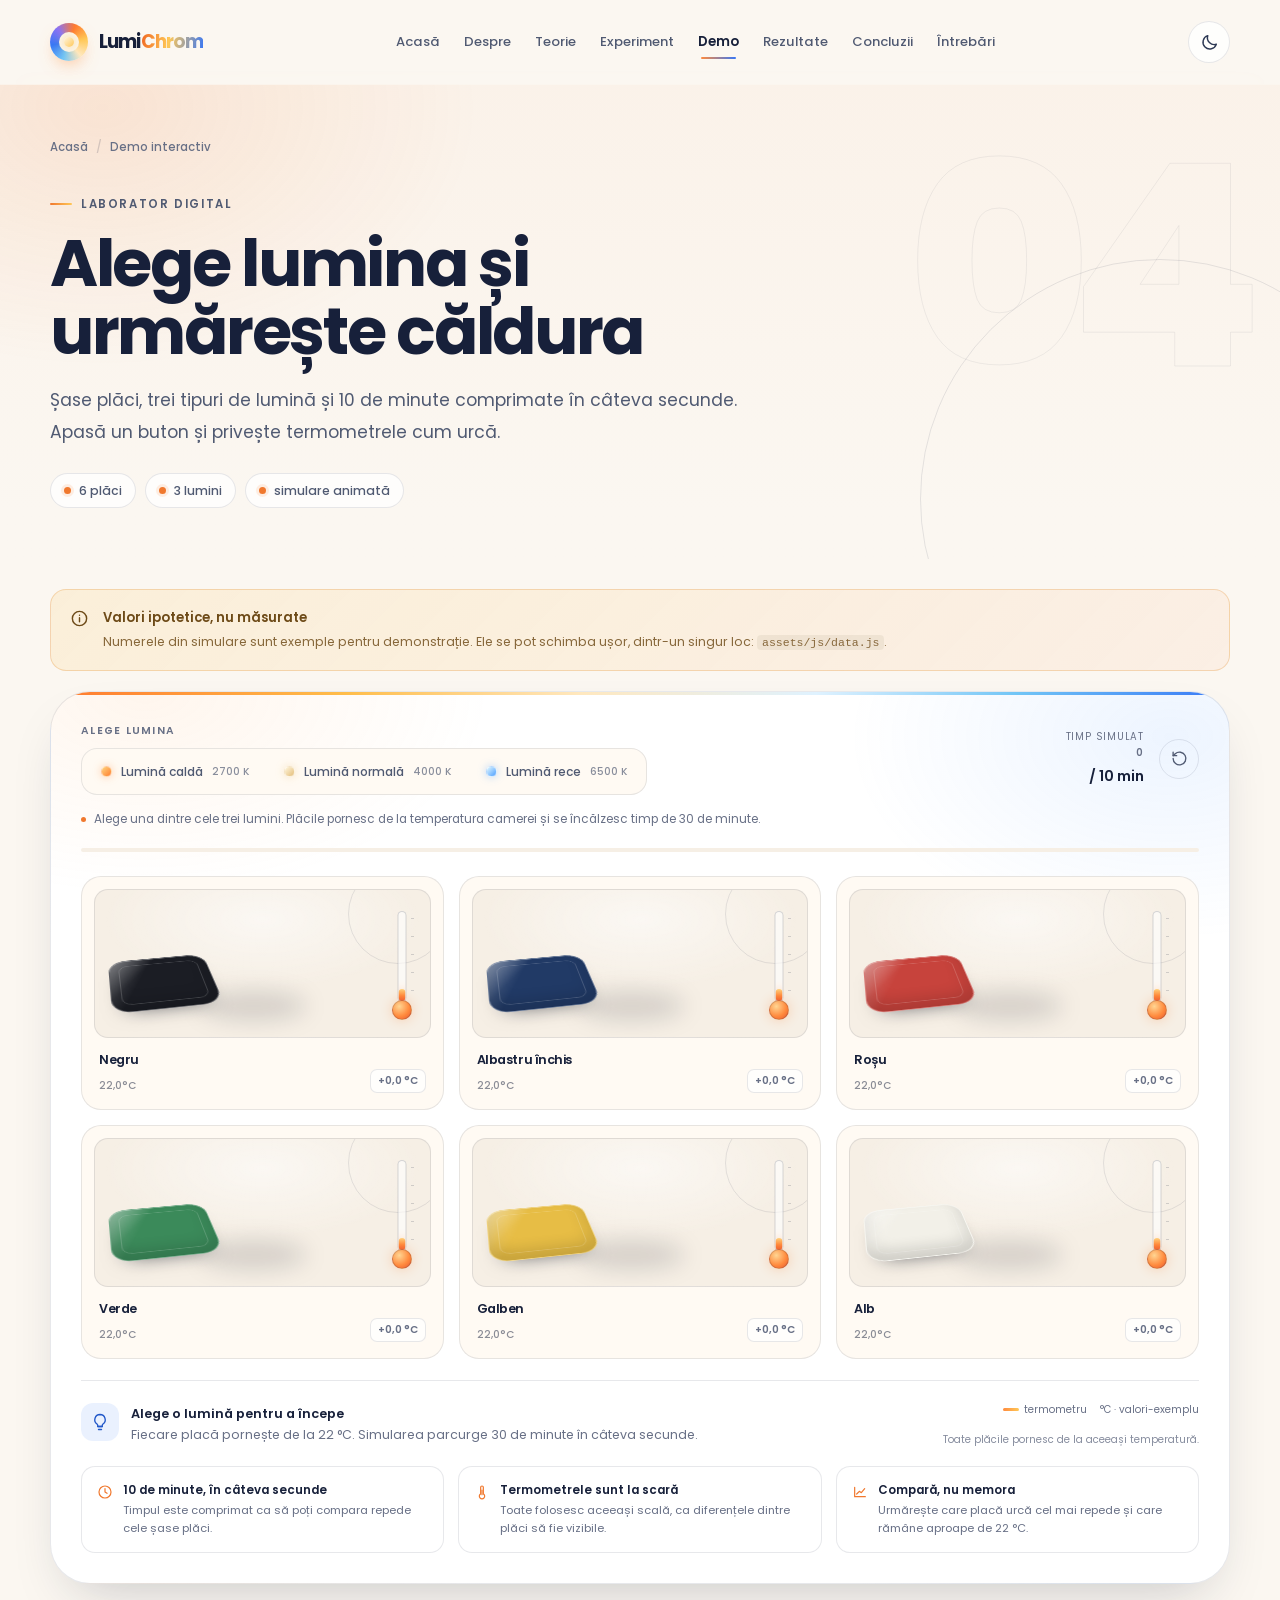
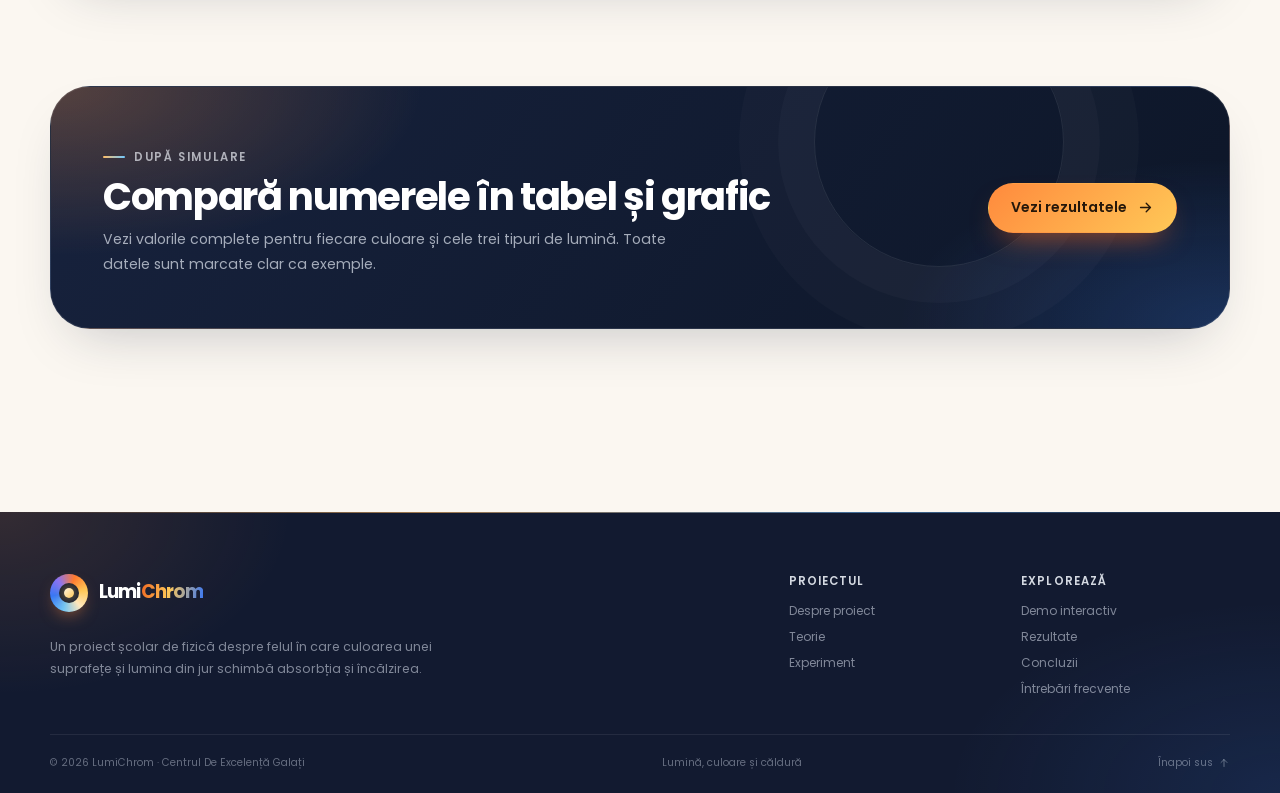
==== commit 3b534c5f: "Change demo duration from 30 min to 10 min Updated the demo duration from 30 minutes to 10 minutes i" ====
--- a/demo.html
+++ b/demo.html
@@ -73,7 +73,7 @@
           <span class="eyebrow" data-reveal>Laborator digital</span>
           <h1 data-reveal style="--delay: .05s">Alege lumina și urmărește căldura</h1>
           <p class="page-hero-lead" data-reveal style="--delay: .1s">
-            Șase plăci, trei tipuri de lumină și 30 de minute comprimate în câteva secunde.
+            Șase plăci, trei tipuri de lumină și 10 de minute comprimate în câteva secunde.
             Apasă un buton și privește termometrele cum urcă.
           </p>
           <div class="page-hero-meta" data-reveal style="--delay: .15s">
@@ -126,7 +126,7 @@
             <div class="demo-toolbar__meta">
               <div class="demo-clock">
                 <span>Timp simulat</span>
-                <strong><span data-demo-minutes>0</span> / 30 min</strong>
+                <strong><span data-demo-minutes>0</span> / 10 min</strong>
               </div>
               <button class="demo-replay" type="button" data-demo-replay aria-label="Reia simularea" title="Reia simularea">
                 <svg viewBox="0 0 24 24" fill="none" stroke="currentColor" stroke-width="1.9" stroke-linecap="round" stroke-linejoin="round" aria-hidden="true">
@@ -138,7 +138,7 @@
           </div>
 
           <p class="light-description" data-light-description>
-            Alege una dintre cele trei lumini. Plăcile pornesc de la temperatura camerei și se încălzesc timp de 30 de minute.
+            Alege una dintre cele trei lumini. Plăcile pornesc de la temperatura camerei și se încălzesc timp de 10 de minute.
           </p>
 
           <div class="demo-progress" data-demo-track role="progressbar" aria-label="Progresul simulării" aria-valuemin="0" aria-valuemax="100" aria-valuenow="0">
@@ -162,7 +162,7 @@
               </div>
               <div>
                 <strong class="demo-summary-title">Alege o lumină pentru a începe</strong>
-                Fiecare placă pornește de la 22 °C. Simularea parcurge 30 de minute în câteva secunde.
+                Fiecare placă pornește de la 22 °C. Simularea parcurge 10 de minute în câteva secunde.
               </div>
             </div>
 
@@ -181,7 +181,7 @@
                 <circle cx="12" cy="12" r="9"/>
                 <path d="M12 7v5l3 2"/>
               </svg>
-              <p><strong>30 de minute, în câteva secunde</strong>Timpul este comprimat ca să poți compara repede cele șase plăci.</p>
+              <p><strong>10 de minute, în câteva secunde</strong>Timpul este comprimat ca să poți compara repede cele șase plăci.</p>
             </div>
             <div class="demo-explainer__item">
               <svg viewBox="0 0 24 24" fill="none" stroke="currentColor" stroke-width="1.8" stroke-linecap="round" stroke-linejoin="round" aria-hidden="true">
@@ -252,7 +252,7 @@
         </div>
       </div>
       <div class="footer-bottom">
-        <span>© <span data-year>2026</span> LumiChrom · Proiect școlar de fizică</span>
+        <span>© <span data-year>2026</span> LumiChrom · Centrul De Excelență Galați</span>
         <span>Lumină, culoare și căldură</span>
         <a href="#main">
           Înapoi sus
--- a/assets/css/style.css
+++ b/assets/css/style.css
@@ -2391,8 +2391,10 @@
 
 .team-grid {
   display: grid;
-  grid-template-columns: repeat(3, minmax(0, 1fr));
+  grid-template-columns: repeat(2, minmax(0, 1fr));
   gap: 20px;
+  max-width: 760px;
+  margin-inline: auto;
 }
 
 .person-card {
